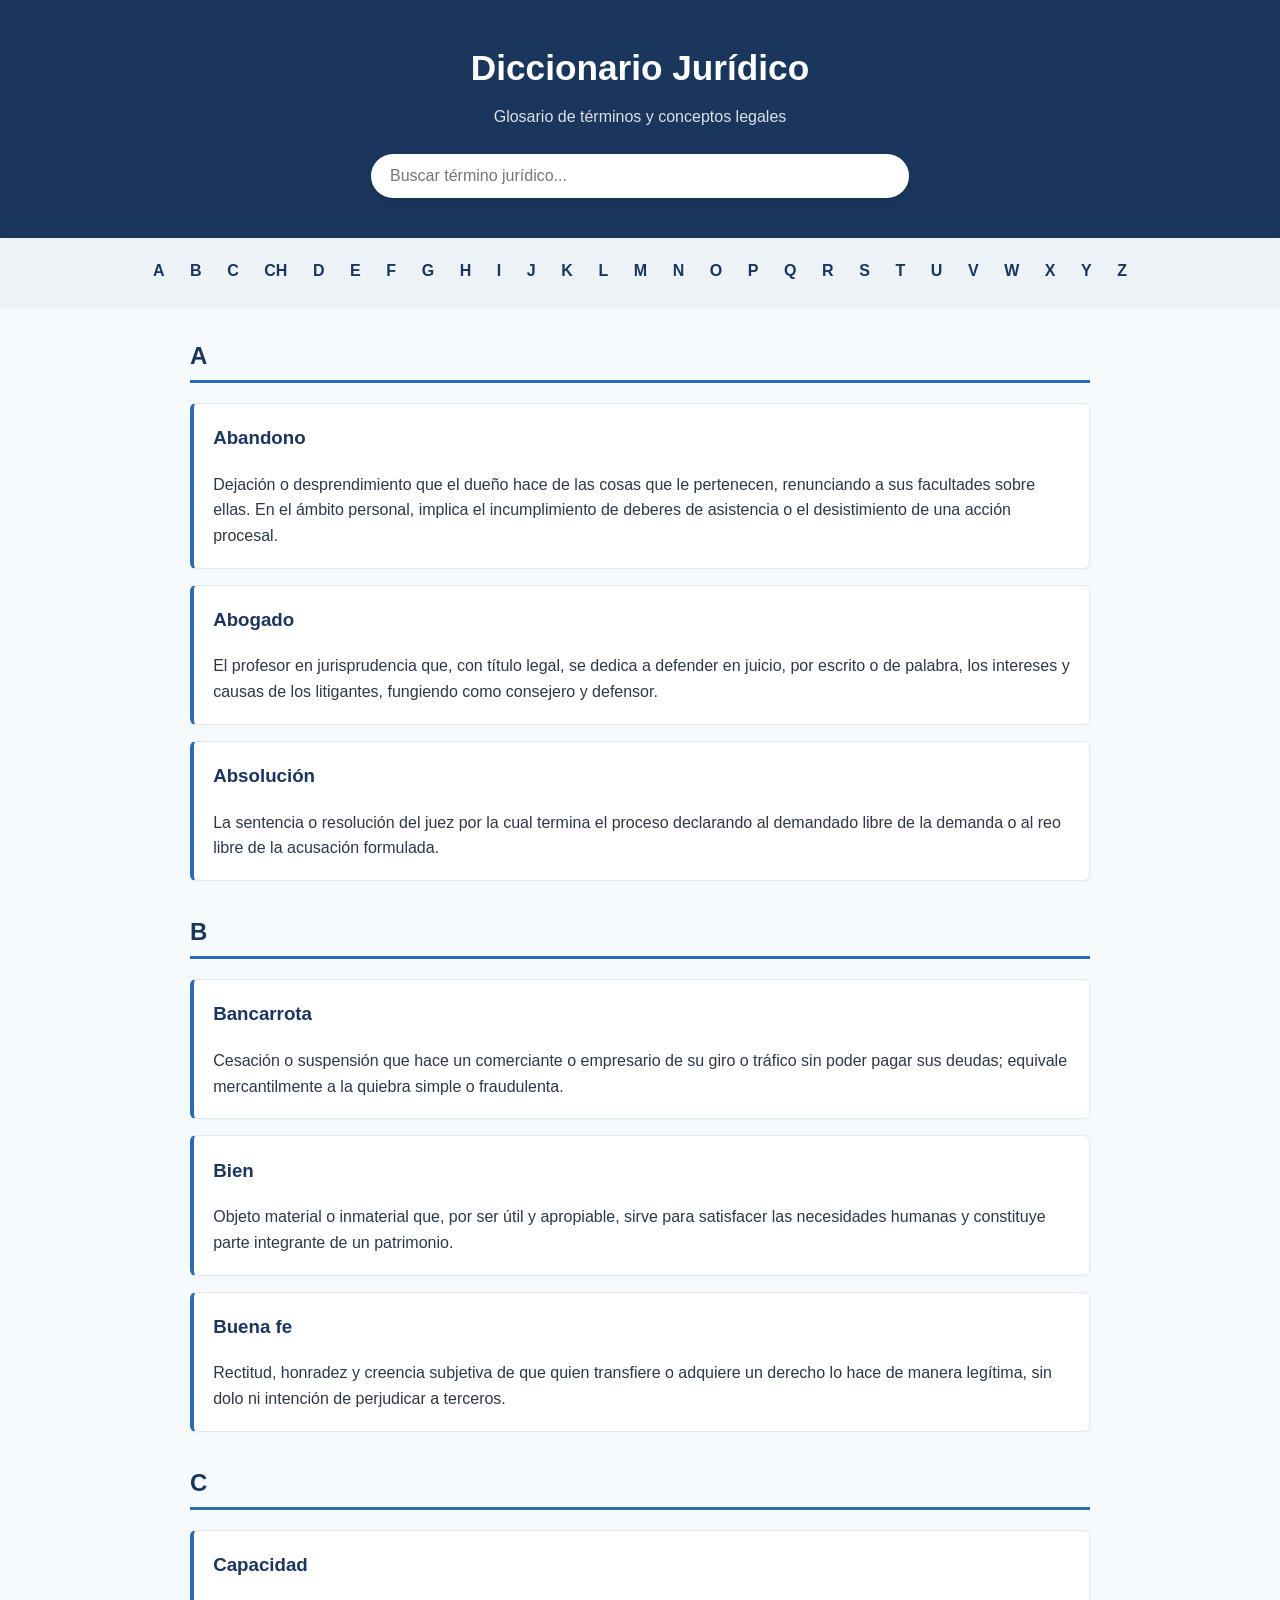
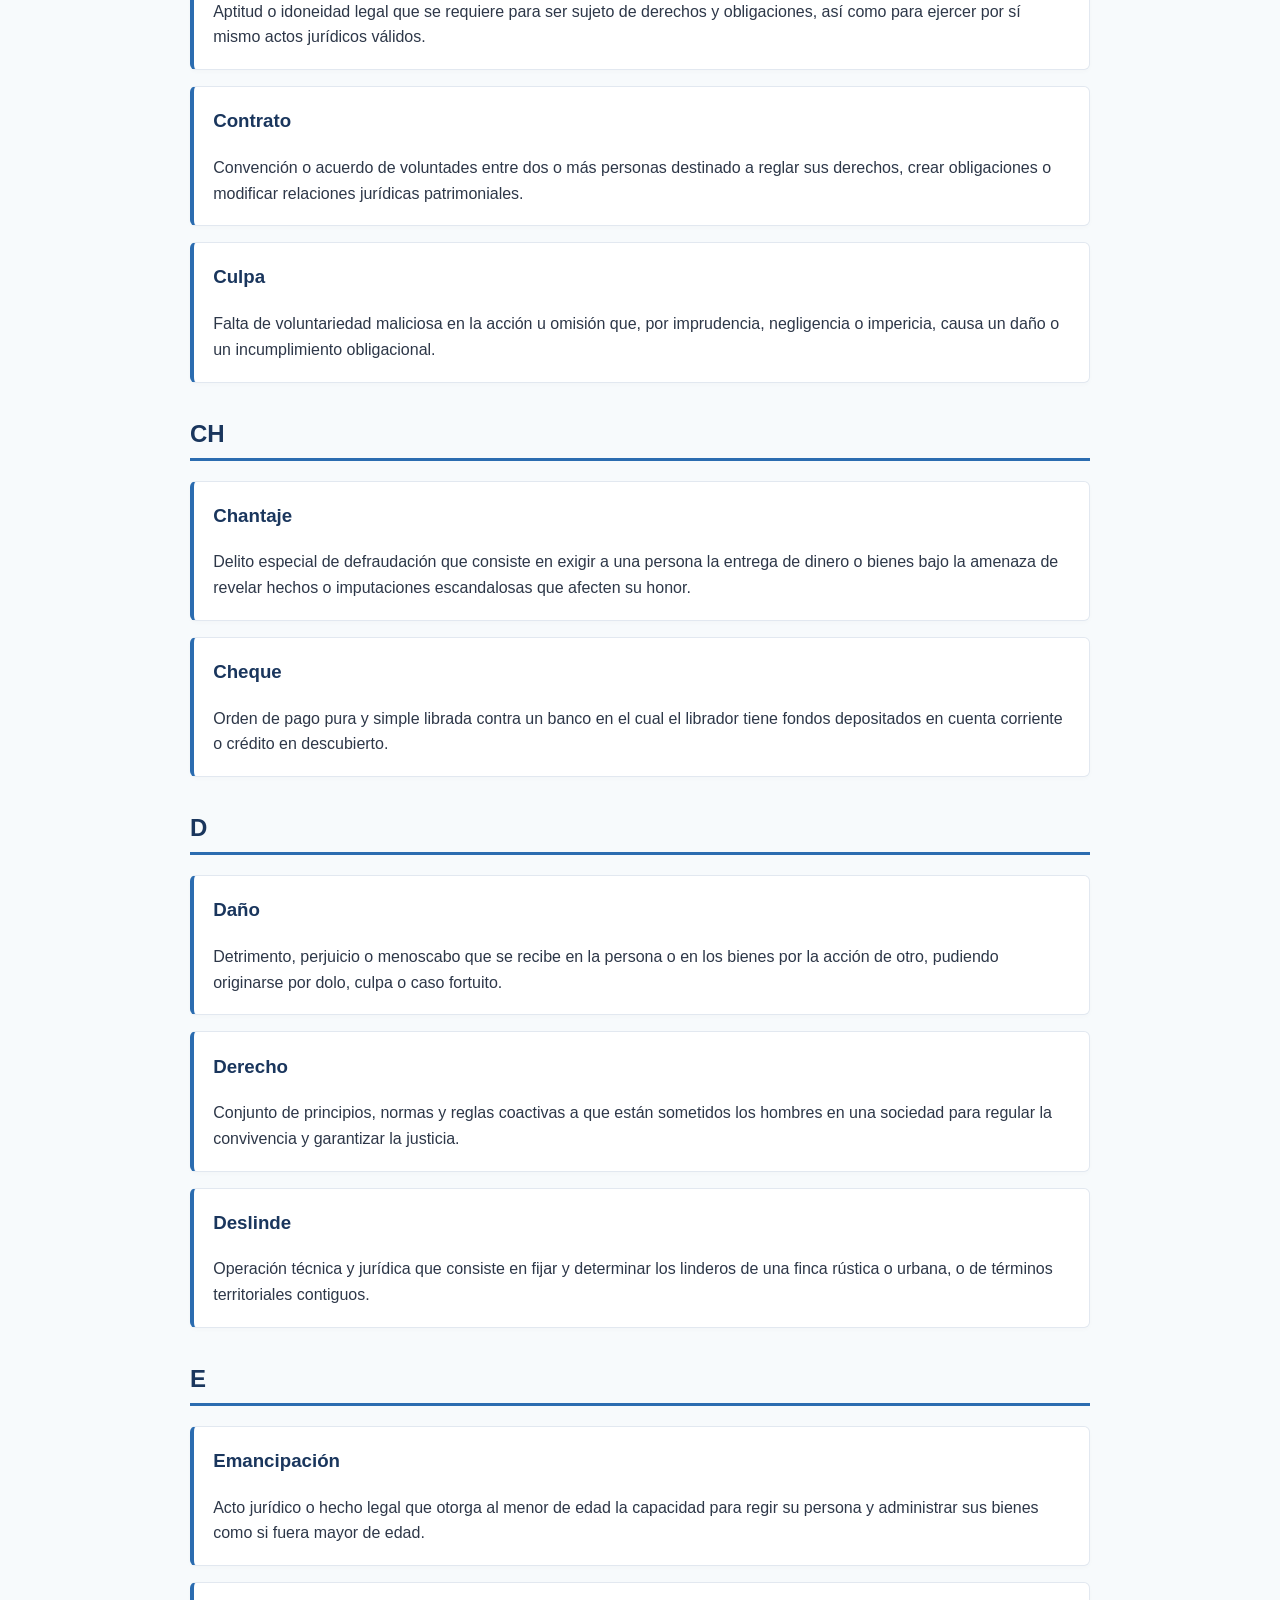
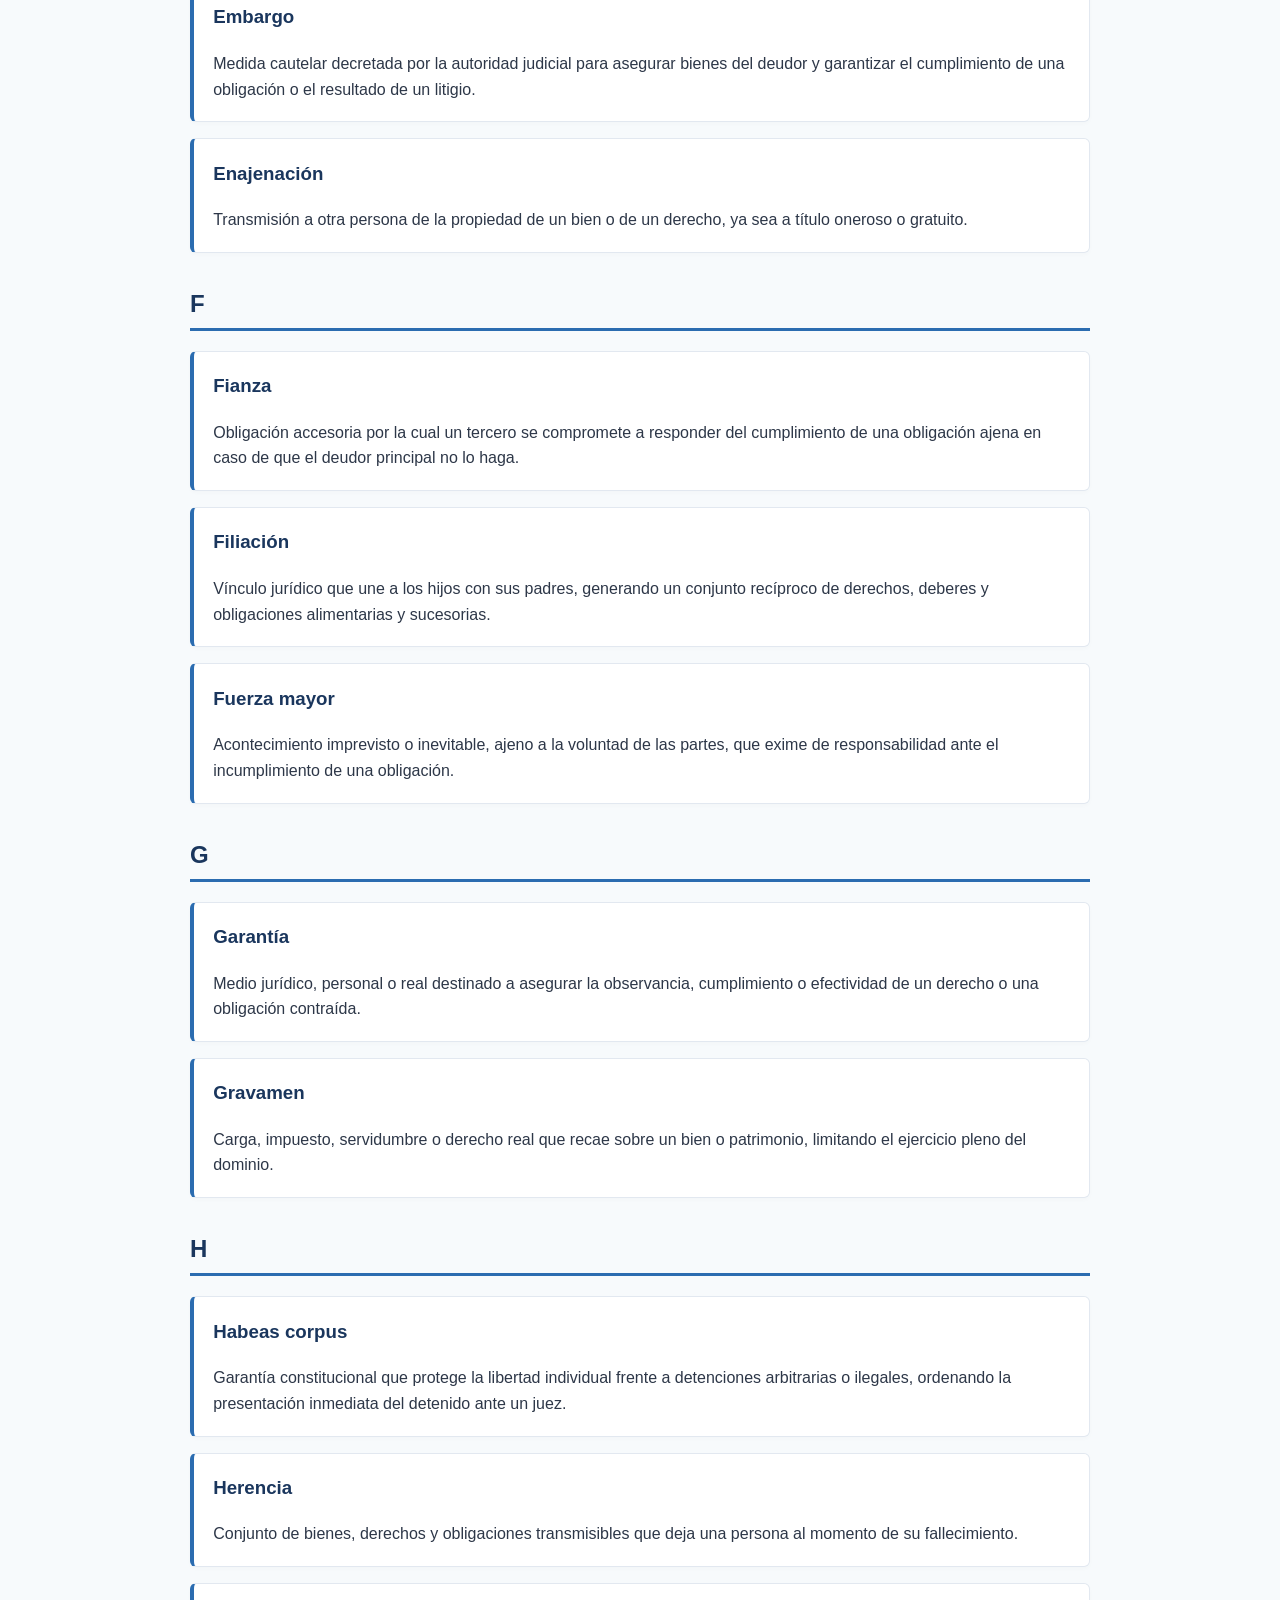
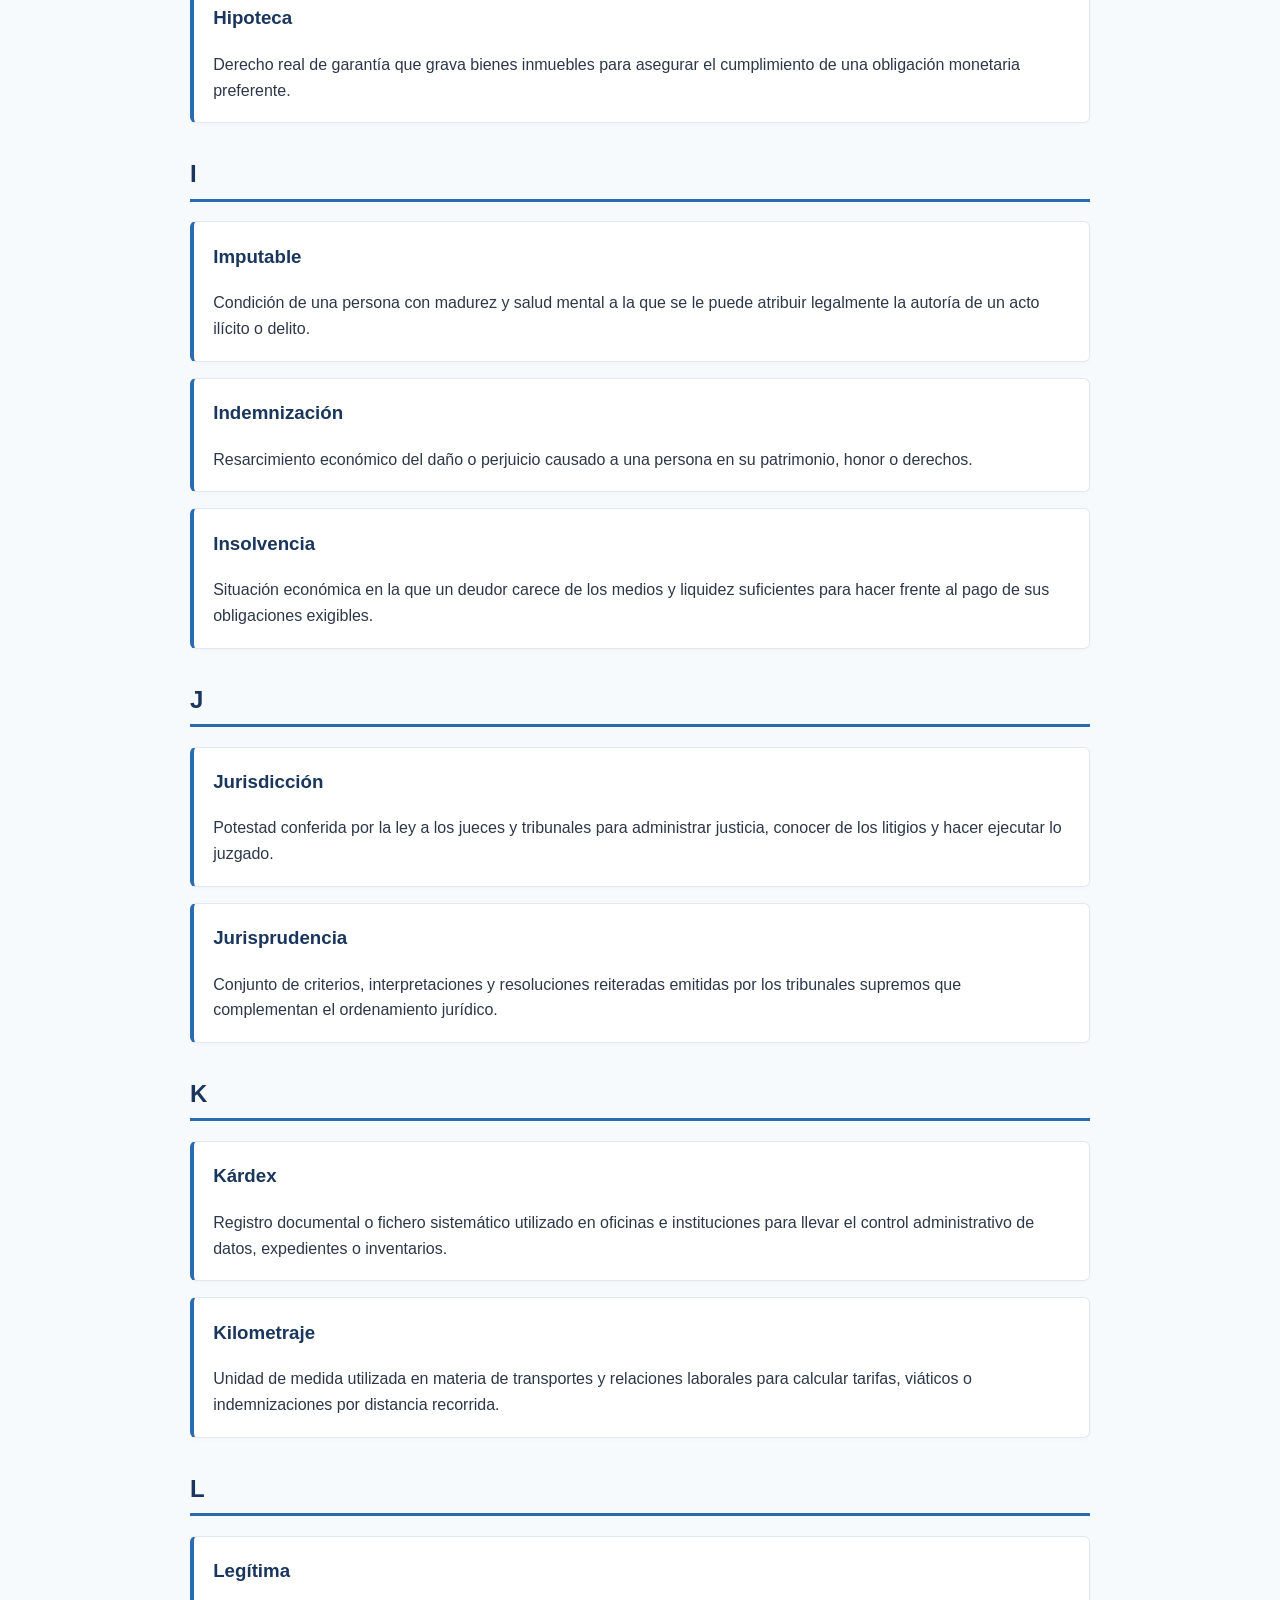
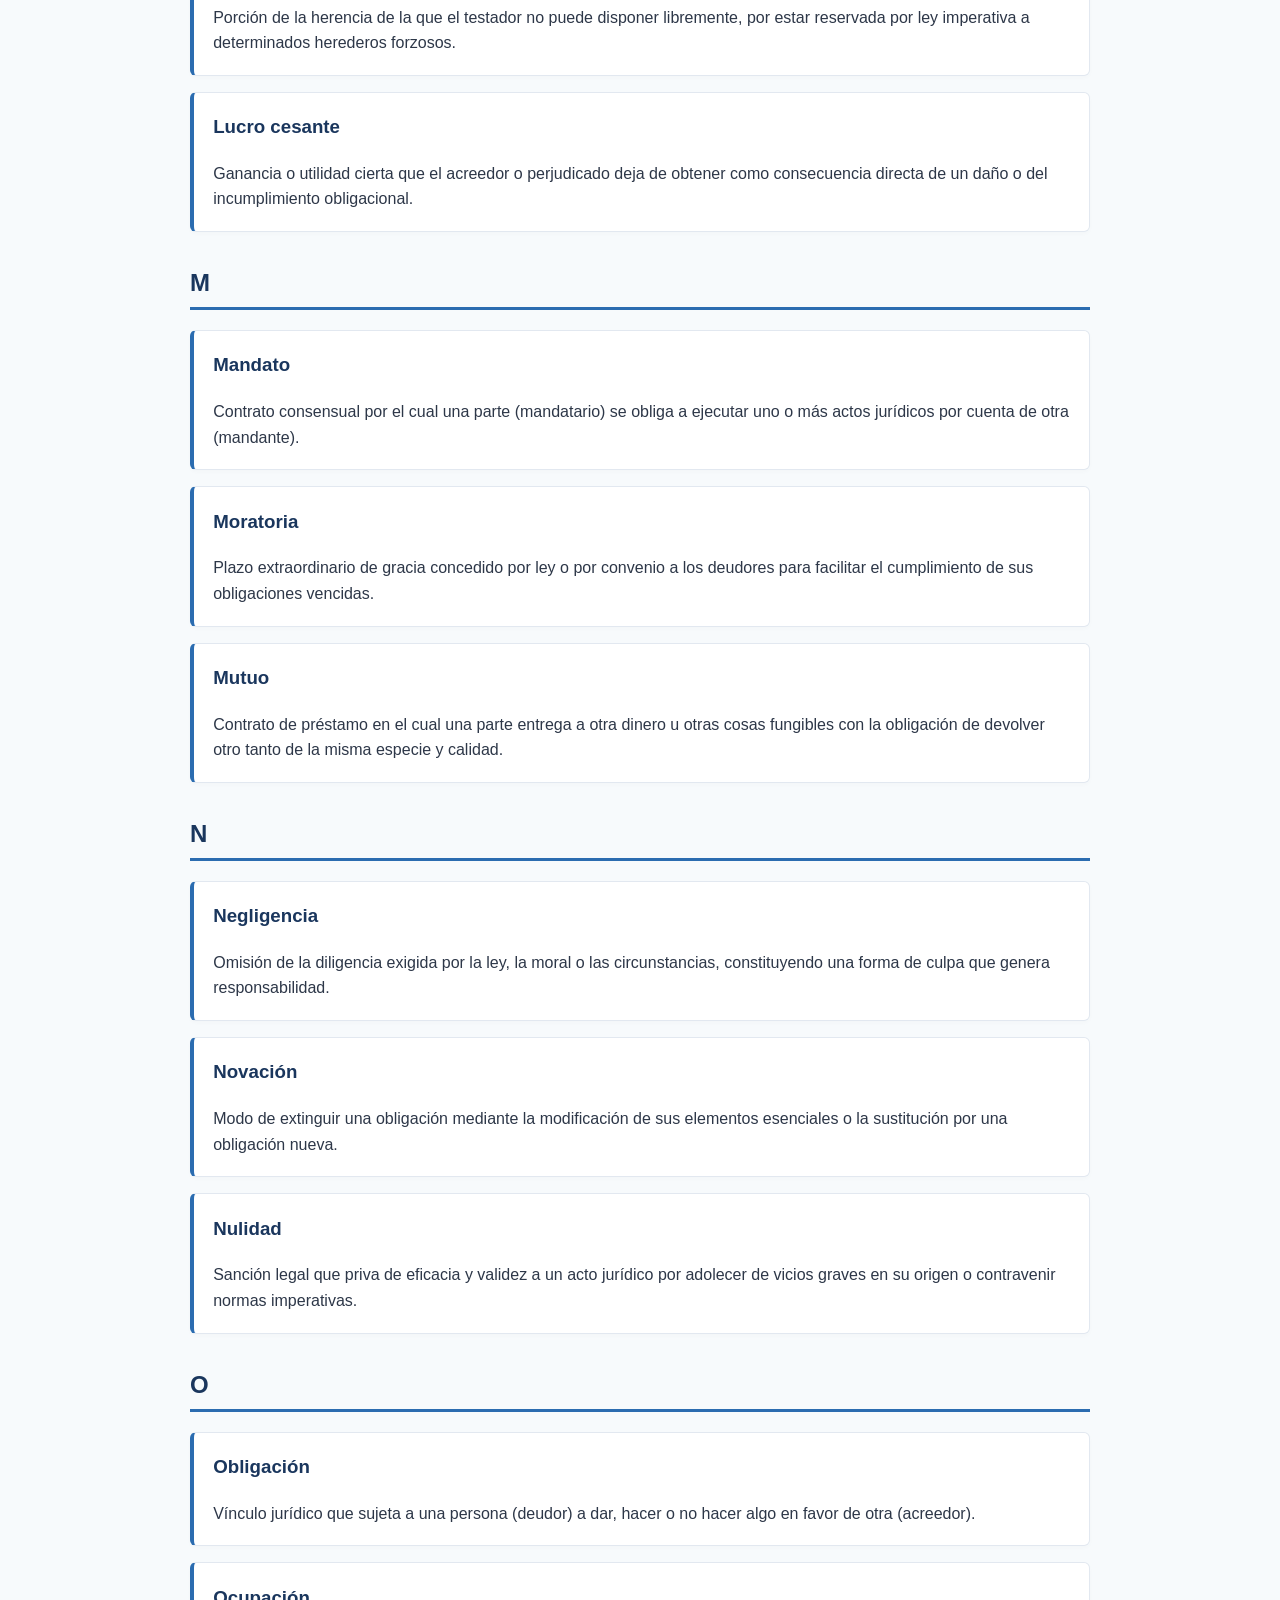
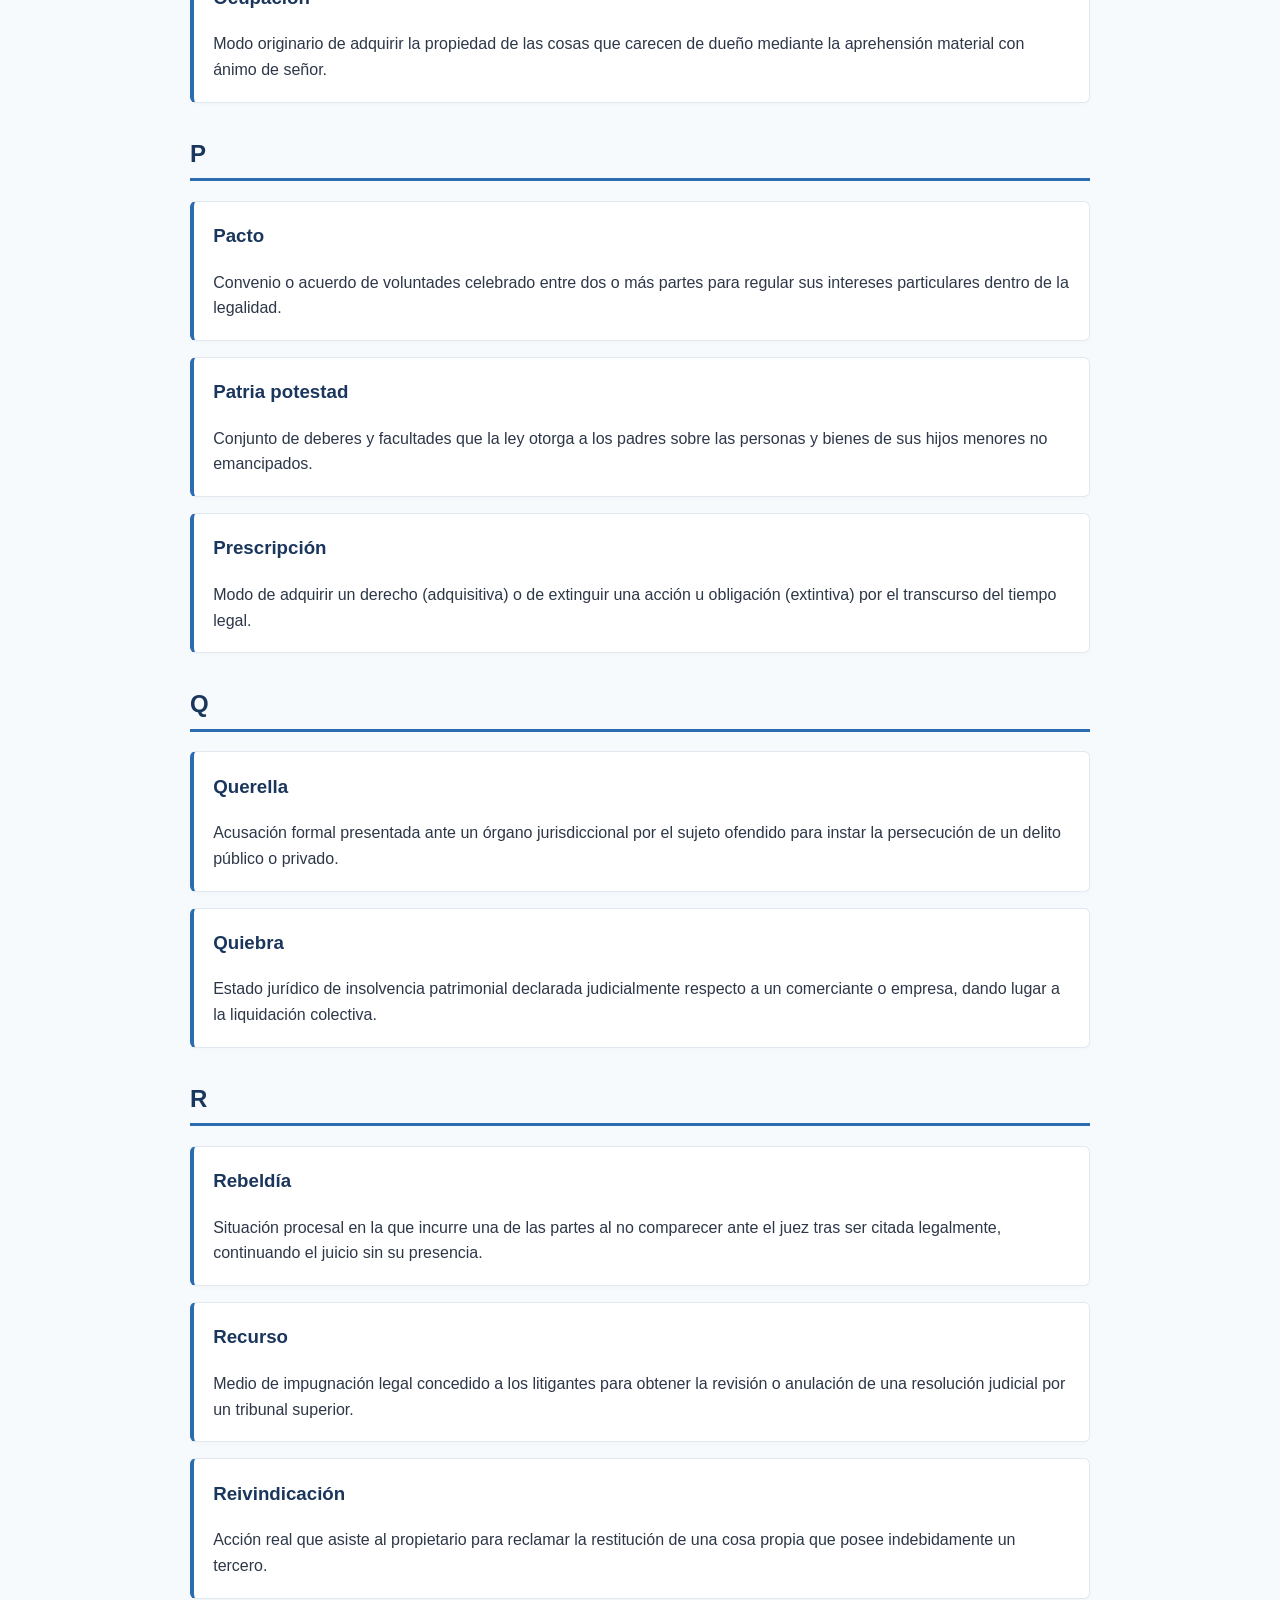
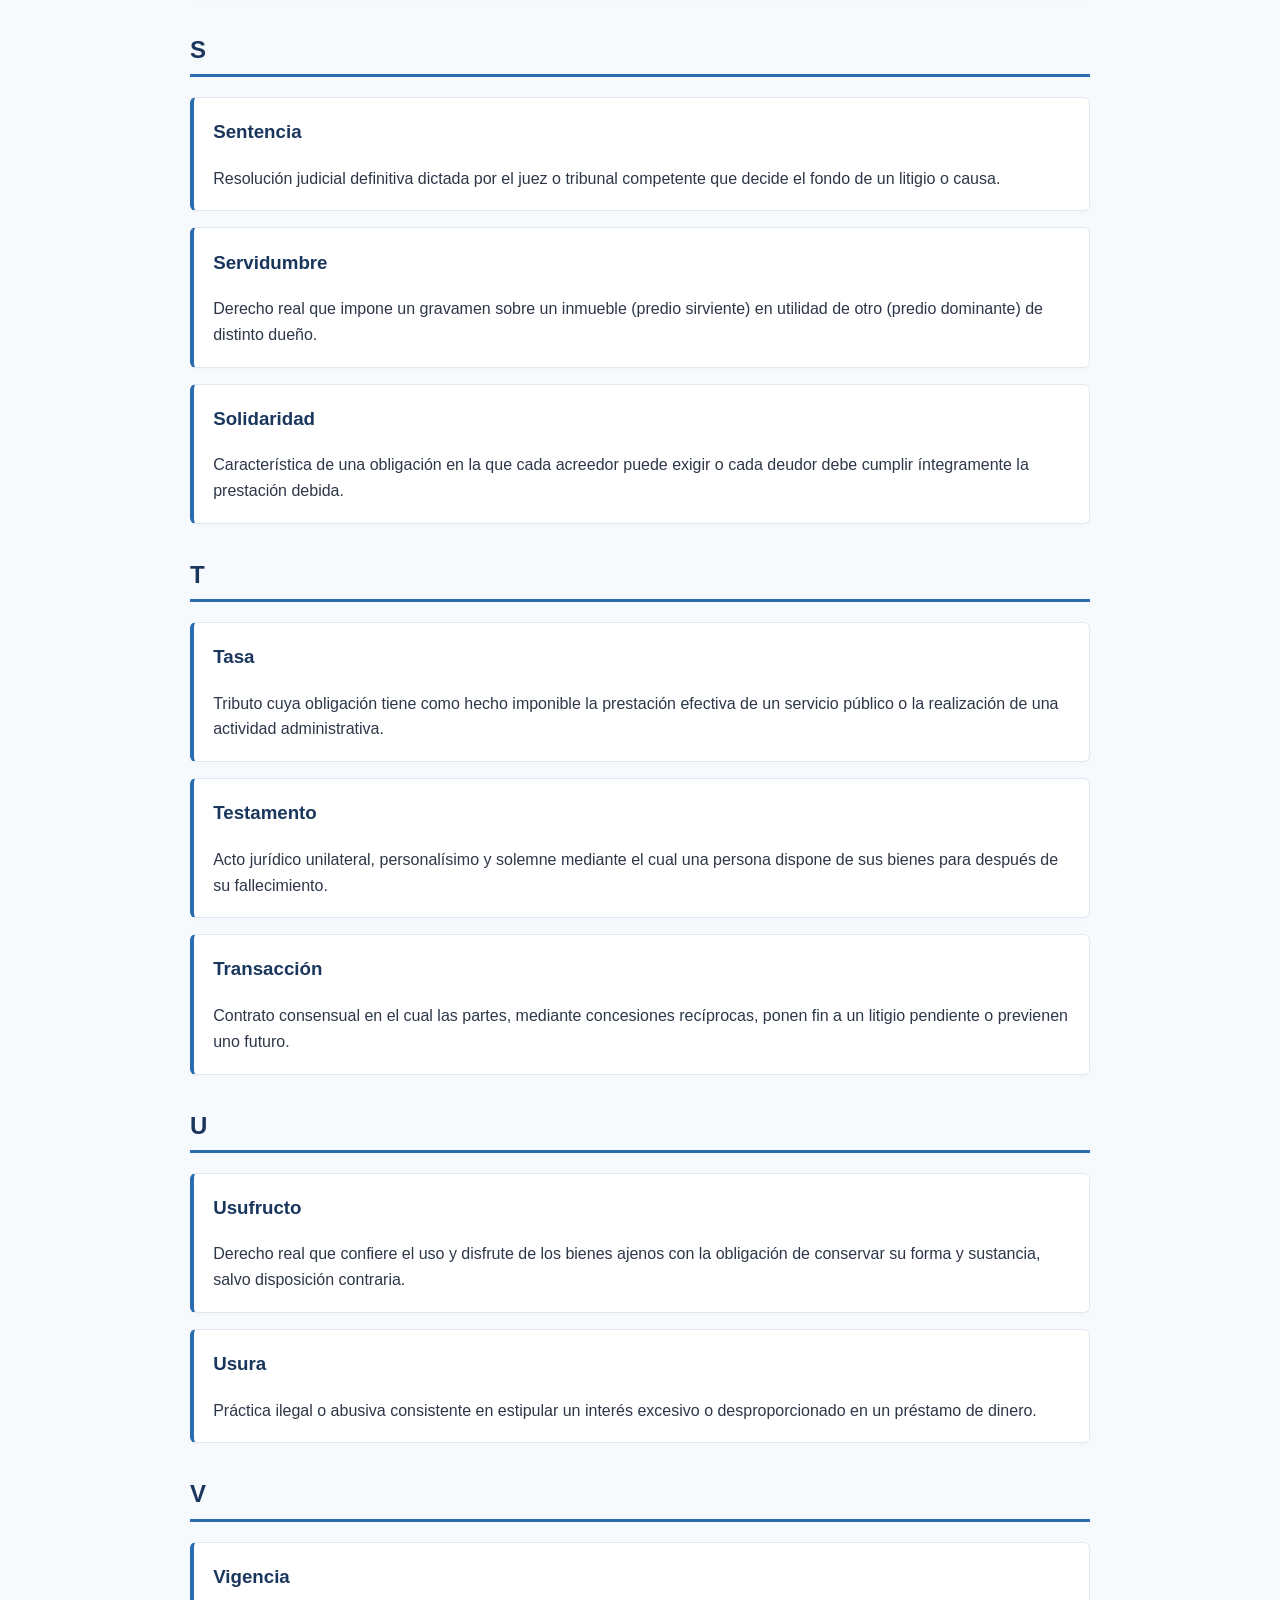
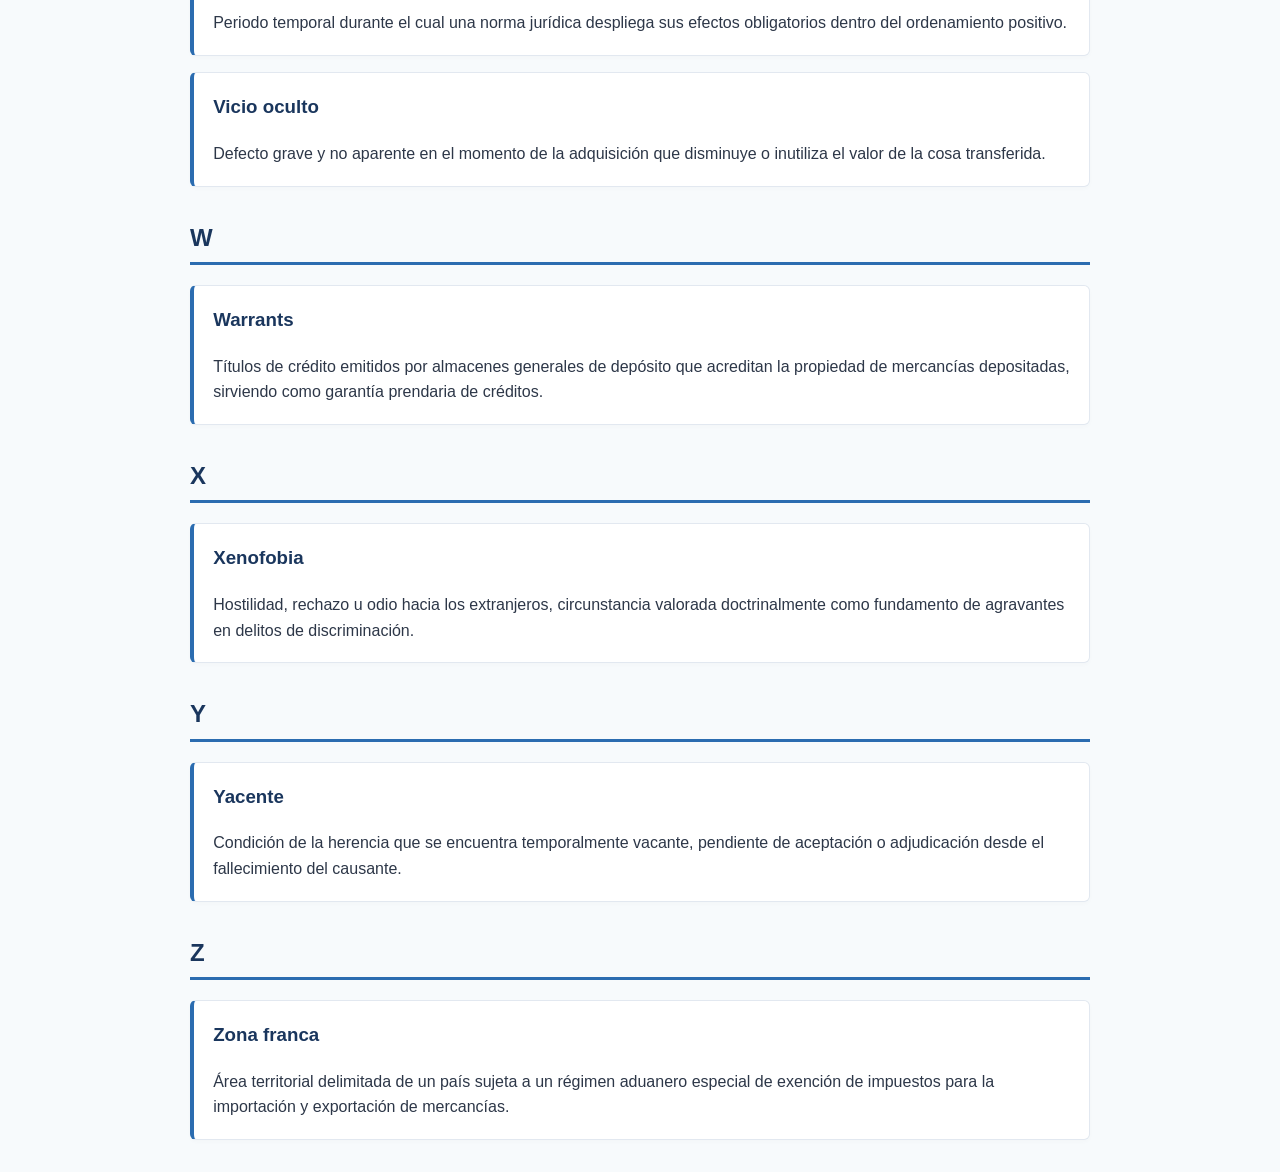
==== index.html @ f8ded61c "Add files via upload" ====
<!DOCTYPE html>
<html lang="es">
<head>
    <meta charset="UTF-8">
    <meta name="viewport" content="width=device-width, initial-scale=1.0">
    <title>Diccionario Jurídico Digital</title>
    <link rel="stylesheet" href="estilos.css">
</head>
<body>

    <header class="header">
        <h1>Diccionario Jurídico</h1>
        <p>Glosario de términos y conceptos legales</p>
        
        <div class="search-container">
            <input type="text" id="searchInput" onkeyup="buscarTermino()" placeholder="Buscar término jurídico...">
        </div>
    </header>

    <nav class="alphabet-nav">
        <a href="#A">A</a> <a href="#B">B</a> <a href="#C">C</a> <a href="#CH">CH</a>
        <a href="#D">D</a> <a href="#E">E</a> <a href="#F">F</a> <a href="#G">G</a>
        <a href="#H">H</a> <a href="#I">I</a> <a href="#J">J</a> <a href="#K">K</a>
        <a href="#L">L</a> <a href="#M">M</a> <a href="#N">N</a> <a href="#O">O</a>
        <a href="#P">P</a> <a href="#Q">Q</a> <a href="#R">R</a> <a href="#S">S</a>
        <a href="#T">T</a> <a href="#U">U</a> <a href="#V">V</a> <a href="#W">W</a>
        <a href="#X">X</a> <a href="#Y">Y</a> <a href="#Z">Z</a>
    </nav>

    <main class="container">
        
        <!-- SECCIÓN A -->
        <section id="A" class="letter-group">
            <h2 class="letter-title">A</h2>
            
            <article class="card">
                <h3>Abandono</h3>
                <p>Dejación o desprendimiento que el dueño hace de las cosas que le pertenecen, renunciando a sus facultades sobre ellas. En el ámbito personal, implica el incumplimiento de deberes de asistencia o el desistimiento de una acción procesal.</p>
            </article>

            <article class="card">
                <h3>Abogado</h3>
                <p>El profesor en jurisprudencia que, con título legal, se dedica a defender en juicio, por escrito o de palabra, los intereses y causas de los litigantes, fungiendo como consejero y defensor.</p>
            </article>

            <article class="card">
                <h3>Absolución</h3>
                <p>La sentencia o resolución del juez por la cual termina el proceso declarando al demandado libre de la demanda o al reo libre de la acusación formulada.</p>
            </article>
        </section>

        <!-- SECCIÓN B -->
        <section id="B" class="letter-group">
            <h2 class="letter-title">B</h2>
            
            <article class="card">
                <h3>Bancarrota</h3>
                <p>Cesación o suspensión que hace un comerciante o empresario de su giro o tráfico sin poder pagar sus deudas; equivale mercantilmente a la quiebra simple o fraudulenta.</p>
            </article>

            <article class="card">
                <h3>Bien</h3>
                <p>Objeto material o inmaterial que, por ser útil y apropiable, sirve para satisfacer las necesidades humanas y constituye parte integrante de un patrimonio.</p>
            </article>

            <article class="card">
                <h3>Buena fe</h3>
                <p>Rectitud, honradez y creencia subjetiva de que quien transfiere o adquiere un derecho lo hace de manera legítima, sin dolo ni intención de perjudicar a terceros.</p>
            </article>
        </section>

        <!-- SECCIÓN C -->
        <section id="C" class="letter-group">
            <h2 class="letter-title">C</h2>
            
            <article class="card">
                <h3>Capacidad</h3>
                <p>Aptitud o idoneidad legal que se requiere para ser sujeto de derechos y obligaciones, así como para ejercer por sí mismo actos jurídicos válidos.</p>
            </article>

            <article class="card">
                <h3>Contrato</h3>
                <p>Convención o acuerdo de voluntades entre dos o más personas destinado a reglar sus derechos, crear obligaciones o modificar relaciones jurídicas patrimoniales.</p>
            </article>

            <article class="card">
                <h3>Culpa</h3>
                <p>Falta de voluntariedad maliciosa en la acción u omisión que, por imprudencia, negligencia o impericia, causa un daño o un incumplimiento obligacional.</p>
            </article>
        </section>

        <!-- SECCIÓN CH -->
        <section id="CH" class="letter-group">
            <h2 class="letter-title">CH</h2>

            <article class="card">
                <h3>Chantaje</h3>
                <p>Delito especial de defraudación que consiste en exigir a una persona la entrega de dinero o bienes bajo la amenaza de revelar hechos o imputaciones escandalosas que afecten su honor.</p>
            </article>

            <article class="card">
                <h3>Cheque</h3>
                <p>Orden de pago pura y simple librada contra un banco en el cual el librador tiene fondos depositados en cuenta corriente o crédito en descubierto.</p>
            </article>

        </section>

        <!-- SECCIÓN D -->
        <section id="D" class="letter-group">
            <h2 class="letter-title">D</h2>

            <article class="card">
                <h3>Daño</h3>
                <p>Detrimento, perjuicio o menoscabo que se recibe en la persona o en los bienes por la acción de otro, pudiendo originarse por dolo, culpa o caso fortuito.</p>
            </article>

            <article class="card">
                <h3>Derecho</h3>
                <p>Conjunto de principios, normas y reglas coactivas a que están sometidos los hombres en una sociedad para regular la convivencia y garantizar la justicia.</p>
            </article>

            <article class="card">
                <h3>Deslinde</h3>
                <p>Operación técnica y jurídica que consiste en fijar y determinar los linderos de una finca rústica o urbana, o de términos territoriales contiguos.</p>
            </article>

        </section>

        <!-- SECCIÓN E -->
        <section id="E" class="letter-group">
            <h2 class="letter-title">E</h2>

            <article class="card">
                <h3>Emancipación</h3>
                <p>Acto jurídico o hecho legal que otorga al menor de edad la capacidad para regir su persona y administrar sus bienes como si fuera mayor de edad.</p>
            </article>

            <article class="card">
                <h3>Embargo</h3>
                <p>Medida cautelar decretada por la autoridad judicial para asegurar bienes del deudor y garantizar el cumplimiento de una obligación o el resultado de un litigio.</p>
            </article>

            <article class="card">
                <h3>Enajenación</h3>
                <p>Transmisión a otra persona de la propiedad de un bien o de un derecho, ya sea a título oneroso o gratuito.</p>
            </article>

        </section>

        <!-- SECCIÓN F -->
        <section id="F" class="letter-group">
            <h2 class="letter-title">F</h2>

            <article class="card">
                <h3>Fianza</h3>
                <p>Obligación accesoria por la cual un tercero se compromete a responder del cumplimiento de una obligación ajena en caso de que el deudor principal no lo haga.</p>
            </article>

            <article class="card">
                <h3>Filiación</h3>
                <p>Vínculo jurídico que une a los hijos con sus padres, generando un conjunto recíproco de derechos, deberes y obligaciones alimentarias y sucesorias.</p>
            </article>

            <article class="card">
                <h3>Fuerza mayor</h3>
                <p>Acontecimiento imprevisto o inevitable, ajeno a la voluntad de las partes, que exime de responsabilidad ante el incumplimiento de una obligación.</p>
            </article>

        </section>

        <!-- SECCIÓN G -->
        <section id="G" class="letter-group">
            <h2 class="letter-title">G</h2>

            <article class="card">
                <h3>Garantía</h3>
                <p>Medio jurídico, personal o real destinado a asegurar la observancia, cumplimiento o efectividad de un derecho o una obligación contraída.</p>
            </article>

            <article class="card">
                <h3>Gravamen</h3>
                <p>Carga, impuesto, servidumbre o derecho real que recae sobre un bien o patrimonio, limitando el ejercicio pleno del dominio.</p>
            </article>

        </section>

        <!-- SECCIÓN H -->
        <section id="H" class="letter-group">
            <h2 class="letter-title">H</h2>

            <article class="card">
                <h3>Habeas corpus</h3>
                <p>Garantía constitucional que protege la libertad individual frente a detenciones arbitrarias o ilegales, ordenando la presentación inmediata del detenido ante un juez.</p>
            </article>

            <article class="card">
                <h3>Herencia</h3>
                <p>Conjunto de bienes, derechos y obligaciones transmisibles que deja una persona al momento de su fallecimiento.</p>
            </article>

            <article class="card">
                <h3>Hipoteca</h3>
                <p>Derecho real de garantía que grava bienes inmuebles para asegurar el cumplimiento de una obligación monetaria preferente.</p>
            </article>

        </section>

        <!-- SECCIÓN I -->
        <section id="I" class="letter-group">
            <h2 class="letter-title">I</h2>

            <article class="card">
                <h3>Imputable</h3>
                <p>Condición de una persona con madurez y salud mental a la que se le puede atribuir legalmente la autoría de un acto ilícito o delito.</p>
            </article>

            <article class="card">
                <h3>Indemnización</h3>
                <p>Resarcimiento económico del daño o perjuicio causado a una persona en su patrimonio, honor o derechos.</p>
            </article>

            <article class="card">
                <h3>Insolvencia</h3>
                <p>Situación económica en la que un deudor carece de los medios y liquidez suficientes para hacer frente al pago de sus obligaciones exigibles.</p>
            </article>

        </section>

        <!-- SECCIÓN J -->
        <section id="J" class="letter-group">
            <h2 class="letter-title">J</h2>

            <article class="card">
                <h3>Jurisdicción</h3>
                <p>Potestad conferida por la ley a los jueces y tribunales para administrar justicia, conocer de los litigios y hacer ejecutar lo juzgado.</p>
            </article>

            <article class="card">
                <h3>Jurisprudencia</h3>
                <p>Conjunto de criterios, interpretaciones y resoluciones reiteradas emitidas por los tribunales supremos que complementan el ordenamiento jurídico.</p>
            </article>

        </section>

        <!-- SECCIÓN K -->
        <section id="K" class="letter-group">
            <h2 class="letter-title">K</h2>

            <article class="card">
                <h3>Kárdex</h3>
                <p>Registro documental o fichero sistemático utilizado en oficinas e instituciones para llevar el control administrativo de datos, expedientes o inventarios.</p>
            </article>

            <article class="card">
                <h3>Kilometraje</h3>
                <p>Unidad de medida utilizada en materia de transportes y relaciones laborales para calcular tarifas, viáticos o indemnizaciones por distancia recorrida.</p>
            </article>

        </section>

        <!-- SECCIÓN L -->
        <section id="L" class="letter-group">
            <h2 class="letter-title">L</h2>

            <article class="card">
                <h3>Legítima</h3>
                <p>Porción de la herencia de la que el testador no puede disponer libremente, por estar reservada por ley imperativa a determinados herederos forzosos.</p>
            </article>

            <article class="card">
                <h3>Lucro cesante</h3>
                <p>Ganancia o utilidad cierta que el acreedor o perjudicado deja de obtener como consecuencia directa de un daño o del incumplimiento obligacional.</p>
            </article>

        </section>

        <!-- SECCIÓN M -->
        <section id="M" class="letter-group">
            <h2 class="letter-title">M</h2>

            <article class="card">
                <h3>Mandato</h3>
                <p>Contrato consensual por el cual una parte (mandatario) se obliga a ejecutar uno o más actos jurídicos por cuenta de otra (mandante).</p>
            </article>

            <article class="card">
                <h3>Moratoria</h3>
                <p>Plazo extraordinario de gracia concedido por ley o por convenio a los deudores para facilitar el cumplimiento de sus obligaciones vencidas.</p>
            </article>

            <article class="card">
                <h3>Mutuo</h3>
                <p>Contrato de préstamo en el cual una parte entrega a otra dinero u otras cosas fungibles con la obligación de devolver otro tanto de la misma especie y calidad.</p>
            </article>

        </section>

        <!-- SECCIÓN N -->
        <section id="N" class="letter-group">
            <h2 class="letter-title">N</h2>

            <article class="card">
                <h3>Negligencia</h3>
                <p>Omisión de la diligencia exigida por la ley, la moral o las circunstancias, constituyendo una forma de culpa que genera responsabilidad.</p>
            </article>

            <article class="card">
                <h3>Novación</h3>
                <p>Modo de extinguir una obligación mediante la modificación de sus elementos esenciales o la sustitución por una obligación nueva.</p>
            </article>

            <article class="card">
                <h3>Nulidad</h3>
                <p>Sanción legal que priva de eficacia y validez a un acto jurídico por adolecer de vicios graves en su origen o contravenir normas imperativas.</p>
            </article>

        </section>

        <!-- SECCIÓN O -->
        <section id="O" class="letter-group">
            <h2 class="letter-title">O</h2>

            <article class="card">
                <h3>Obligación</h3>
                <p>Vínculo jurídico que sujeta a una persona (deudor) a dar, hacer o no hacer algo en favor de otra (acreedor).</p>
            </article>

            <article class="card">
                <h3>Ocupación</h3>
                <p>Modo originario de adquirir la propiedad de las cosas que carecen de dueño mediante la aprehensión material con ánimo de señor.</p>
            </article>

        </section>

        <!-- SECCIÓN P -->
        <section id="P" class="letter-group">
            <h2 class="letter-title">P</h2>

            <article class="card">
                <h3>Pacto</h3>
                <p>Convenio o acuerdo de voluntades celebrado entre dos o más partes para regular sus intereses particulares dentro de la legalidad.</p>
            </article>

            <article class="card">
                <h3>Patria potestad</h3>
                <p>Conjunto de deberes y facultades que la ley otorga a los padres sobre las personas y bienes de sus hijos menores no emancipados.</p>
            </article>

            <article class="card">
                <h3>Prescripción</h3>
                <p>Modo de adquirir un derecho (adquisitiva) o de extinguir una acción u obligación (extintiva) por el transcurso del tiempo legal.</p>
            </article>

        </section>

        <!-- SECCIÓN Q -->
        <section id="Q" class="letter-group">
            <h2 class="letter-title">Q</h2>

            <article class="card">
                <h3>Querella</h3>
                <p>Acusación formal presentada ante un órgano jurisdiccional por el sujeto ofendido para instar la persecución de un delito público o privado.</p>
            </article>

            <article class="card">
                <h3>Quiebra</h3>
                <p>Estado jurídico de insolvencia patrimonial declarada judicialmente respecto a un comerciante o empresa, dando lugar a la liquidación colectiva.</p>
            </article>

        </section>

        <!-- SECCIÓN R -->
        <section id="R" class="letter-group">
            <h2 class="letter-title">R</h2>

            <article class="card">
                <h3>Rebeldía</h3>
                <p>Situación procesal en la que incurre una de las partes al no comparecer ante el juez tras ser citada legalmente, continuando el juicio sin su presencia.</p>
            </article>

            <article class="card">
                <h3>Recurso</h3>
                <p>Medio de impugnación legal concedido a los litigantes para obtener la revisión o anulación de una resolución judicial por un tribunal superior.</p>
            </article>

            <article class="card">
                <h3>Reivindicación</h3>
                <p>Acción real que asiste al propietario para reclamar la restitución de una cosa propia que posee indebidamente un tercero.</p>
            </article>

        </section>

        <!-- SECCIÓN S -->
        <section id="S" class="letter-group">
            <h2 class="letter-title">S</h2>

            <article class="card">
                <h3>Sentencia</h3>
                <p>Resolución judicial definitiva dictada por el juez o tribunal competente que decide el fondo de un litigio o causa.</p>
            </article>

            <article class="card">
                <h3>Servidumbre</h3>
                <p>Derecho real que impone un gravamen sobre un inmueble (predio sirviente) en utilidad de otro (predio dominante) de distinto dueño.</p>
            </article>

            <article class="card">
                <h3>Solidaridad</h3>
                <p>Característica de una obligación en la que cada acreedor puede exigir o cada deudor debe cumplir íntegramente la prestación debida.</p>
            </article>

        </section>

        <!-- SECCIÓN T -->
        <section id="T" class="letter-group">
            <h2 class="letter-title">T</h2>

            <article class="card">
                <h3>Tasa</h3>
                <p>Tributo cuya obligación tiene como hecho imponible la prestación efectiva de un servicio público o la realización de una actividad administrativa.</p>
            </article>

            <article class="card">
                <h3>Testamento</h3>
                <p>Acto jurídico unilateral, personalísimo y solemne mediante el cual una persona dispone de sus bienes para después de su fallecimiento.</p>
            </article>

            <article class="card">
                <h3>Transacción</h3>
                <p>Contrato consensual en el cual las partes, mediante concesiones recíprocas, ponen fin a un litigio pendiente o previenen uno futuro.</p>
            </article>

        </section>

        <!-- SECCIÓN U -->
        <section id="U" class="letter-group">
            <h2 class="letter-title">U</h2>

            <article class="card">
                <h3>Usufructo</h3>
                <p>Derecho real que confiere el uso y disfrute de los bienes ajenos con la obligación de conservar su forma y sustancia, salvo disposición contraria.</p>
            </article>

            <article class="card">
                <h3>Usura</h3>
                <p>Práctica ilegal o abusiva consistente en estipular un interés excesivo o desproporcionado en un préstamo de dinero.</p>
            </article>

        </section>

        <!-- SECCIÓN V -->
        <section id="V" class="letter-group">
            <h2 class="letter-title">V</h2>

            <article class="card">
                <h3>Vigencia</h3>
                <p>Periodo temporal durante el cual una norma jurídica despliega sus efectos obligatorios dentro del ordenamiento positivo.</p>
            </article>

            <article class="card">
                <h3>Vicio oculto</h3>
                <p>Defecto grave y no aparente en el momento de la adquisición que disminuye o inutiliza el valor de la cosa transferida.</p>
            </article>

        </section>

        <!-- SECCIÓN W -->
        <section id="W" class="letter-group">
            <h2 class="letter-title">W</h2>

            <article class="card">
                <h3>Warrants</h3>
                <p>Títulos de crédito emitidos por almacenes generales de depósito que acreditan la propiedad de mercancías depositadas, sirviendo como garantía prendaria de créditos.</p>
            </article>

        </section>

        <!-- SECCIÓN X -->
        <section id="X" class="letter-group">
            <h2 class="letter-title">X</h2>

            <article class="card">
                <h3>Xenofobia</h3>
                <p>Hostilidad, rechazo u odio hacia los extranjeros, circunstancia valorada doctrinalmente como fundamento de agravantes en delitos de discriminación.</p>
            </article>

        </section>

        <!-- SECCIÓN Y -->
        <section id="Y" class="letter-group">
            <h2 class="letter-title">Y</h2>

            <article class="card">
                <h3>Yacente</h3>
                <p>Condición de la herencia que se encuentra temporalmente vacante, pendiente de aceptación o adjudicación desde el fallecimiento del causante.</p>
            </article>

        </section>

        <!-- SECCIÓN Z -->
        <section id="Z" class="letter-group">
            <h2 class="letter-title">Z</h2>

            <article class="card">
                <h3>Zona franca</h3>
                <p>Área territorial delimitada de un país sujeta a un régimen aduanero especial de exención de impuestos para la importación y exportación de mercancías.</p>
            </article>

        </section>

    </main>

    <script>
        function buscarTermino() {
            let input = document.getElementById('searchInput').value.toLowerCase();
            let cards = document.getElementsByClassName('card');
            
            for (let i = 0; i < cards.length; i++) {
                let title = cards[i].getElementsByTagName('h3')[0].innerText.toLowerCase();
                let text = cards[i].getElementsByTagName('p')[0].innerText.toLowerCase();
                
                if (title.includes(input) || text.includes(input)) {
                    cards[i].style.display = "";
                } else {
                    cards[i].style.display = "none";
                }
            }
        }
    </script>
</body>
</html>
---- estilos.css ----
:root {
    --primary-color: #1a365d;
    --accent-color: #2b6cb0;
    --bg-color: #f7fafc;
    --card-bg: #ffffff;
    --text-color: #2d3748;
    --border-color: #e2e8f0;
}

body {
    font-family: 'Segoe UI', Tahoma, Geneva, Verdana, sans-serif;
    background-color: var(--bg-color);
    color: var(--text-color);
    margin: 0;
    padding: 0;
    line-height: 1.6;
}

.header {
    background-color: var(--primary-color);
    color: white;
    text-align: center;
    padding: 2.5rem 1rem;
}

.header h1 {
    margin: 0;
    font-size: 2.2rem;
}

.header p {
    margin-top: 0.5rem;
    opacity: 0.85;
}

.search-container {
    margin-top: 1.5rem;
}

#searchInput {
    width: 80%;
    max-width: 500px;
    padding: 0.8rem 1.2rem;
    font-size: 1rem;
    border: none;
    border-radius: 25px;
    outline: none;
    box-shadow: 0 4px 6px rgba(0,0,0,0.1);
}

.alphabet-nav {
    display: flex;
    flex-wrap: wrap;
    justify-content: center;
    background-color: #edf2f7;
    padding: 0.8rem;
    position: sticky;
    top: 0;
    z-index: 100;
    box-shadow: 0 2px 4px rgba(0,0,0,0.05);
}

.alphabet-nav a {
    color: var(--primary-color);
    text-decoration: none;
    font-weight: bold;
    padding: 0.3rem 0.6rem;
    margin: 0.2rem;
    border-radius: 4px;
    transition: background 0.2s;
}

.alphabet-nav a:hover {
    background-color: var(--accent-color);
    color: white;
}

.container {
    max-width: 900px;
    margin: 2rem auto;
    padding: 0 1rem;
}

.letter-title {
    color: var(--primary-color);
    border-bottom: 3px solid var(--accent-color);
    padding-bottom: 0.3rem;
    margin-top: 2rem;
}

.card {
    background: var(--card-bg);
    border: 1px solid var(--border-color);
    border-left: 4px solid var(--accent-color);
    border-radius: 6px;
    padding: 1.2rem;
    margin-bottom: 1rem;
    box-shadow: 0 2px 4px rgba(0,0,0,0.02);
}

.card h3 {
    margin-top: 0;
    color: var(--primary-color);
}

.card p {
    margin-bottom: 0;
}
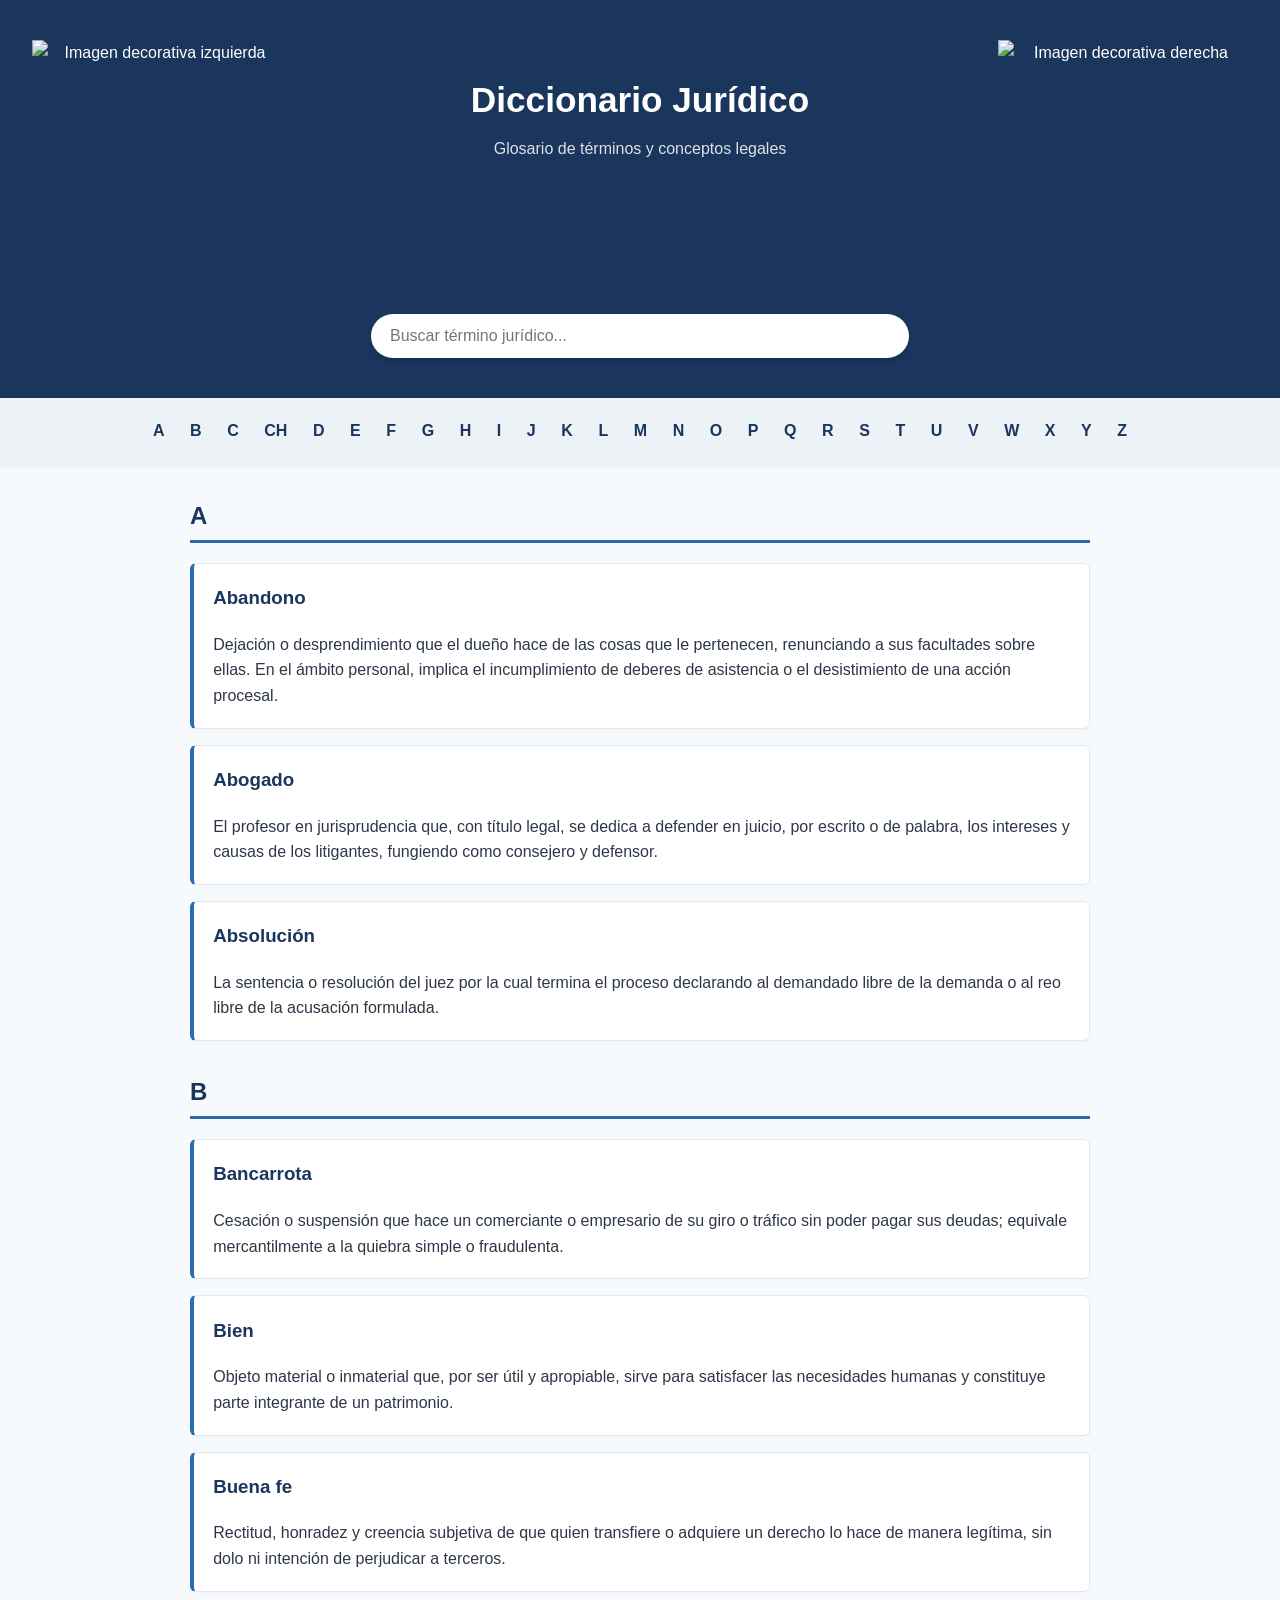
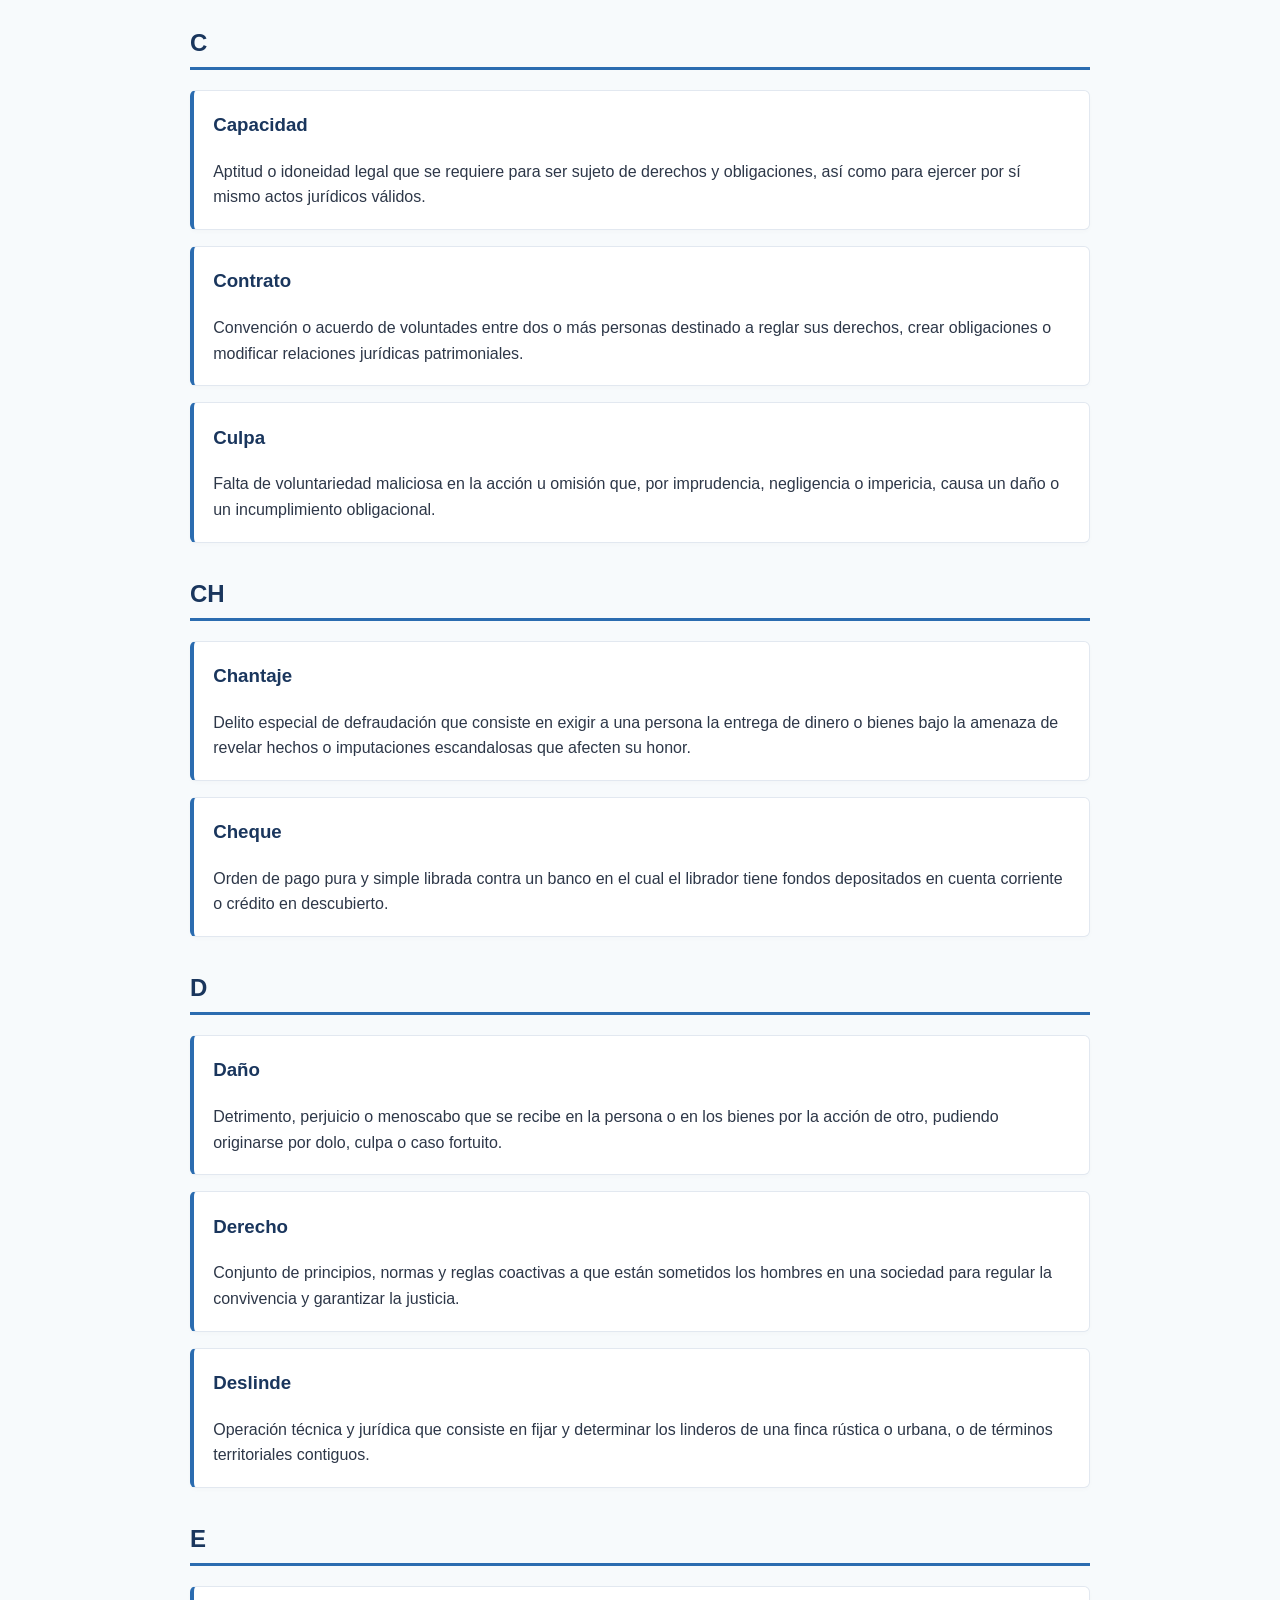
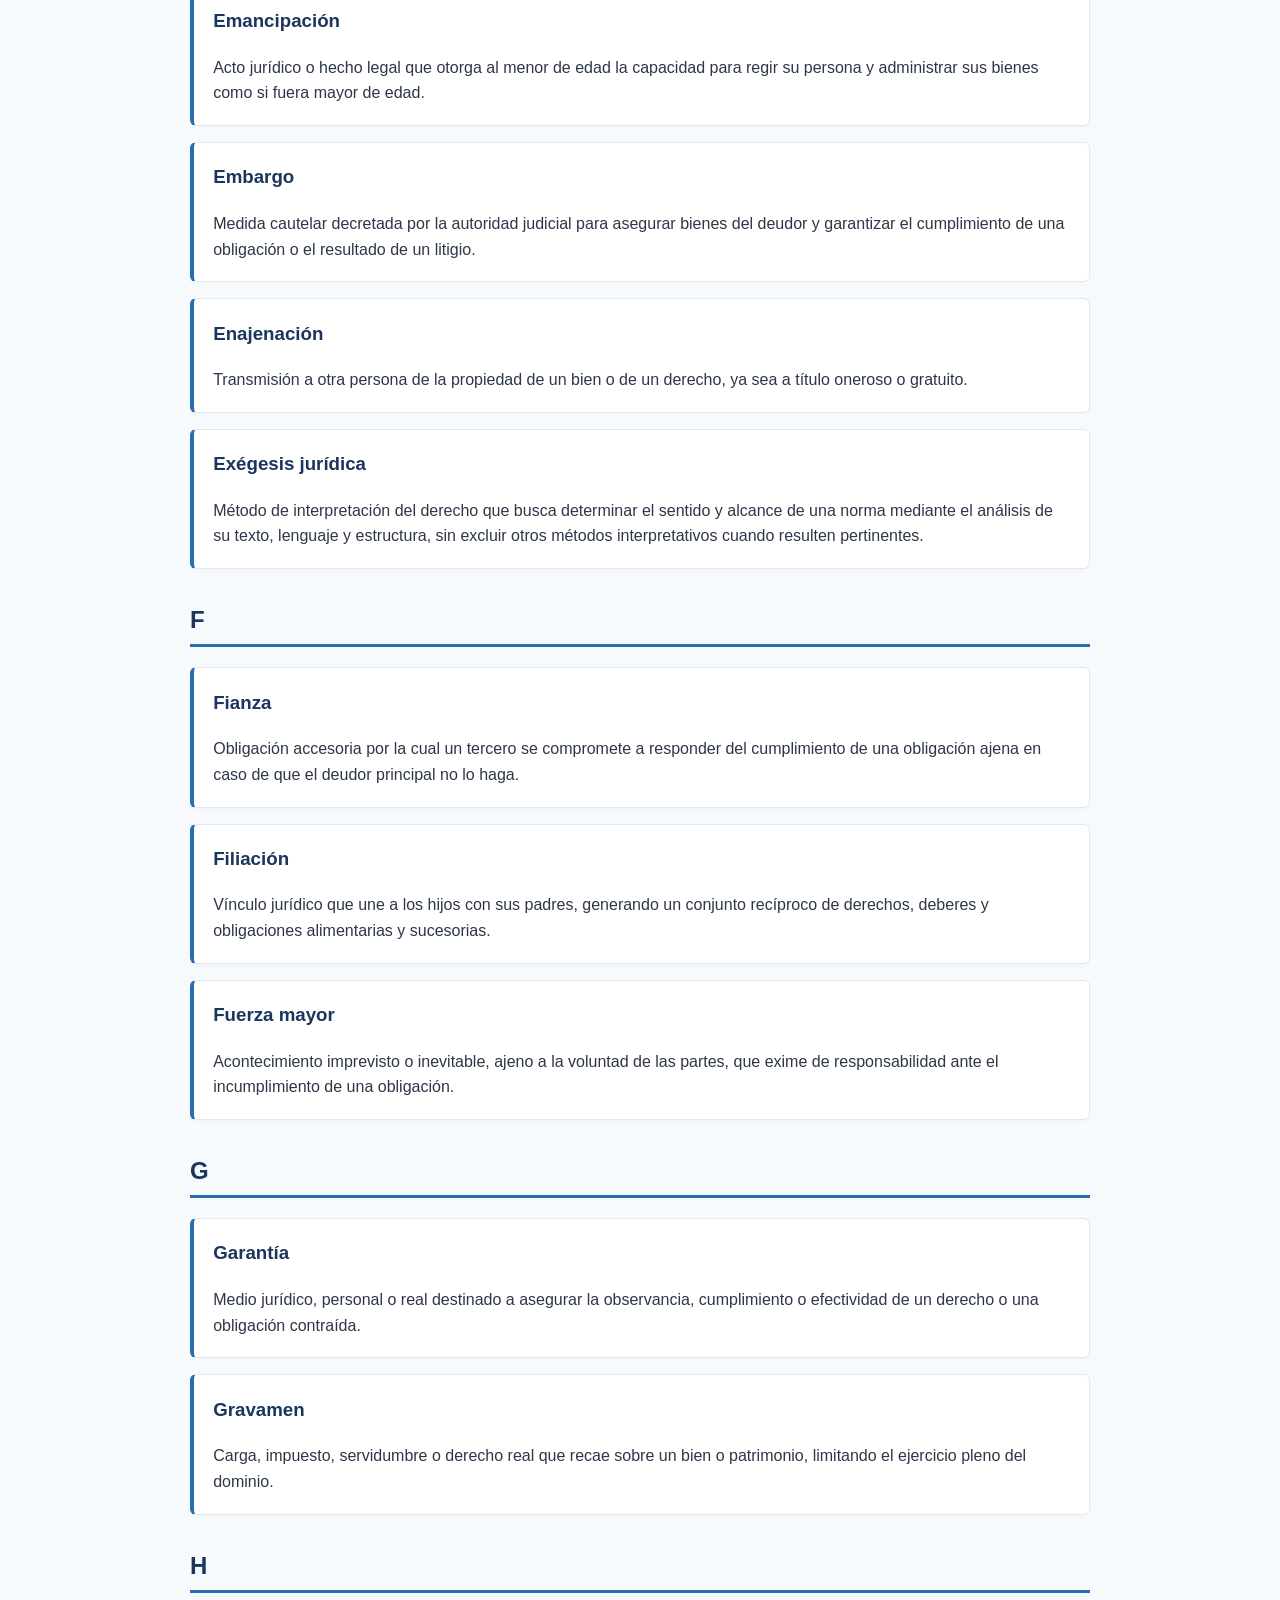
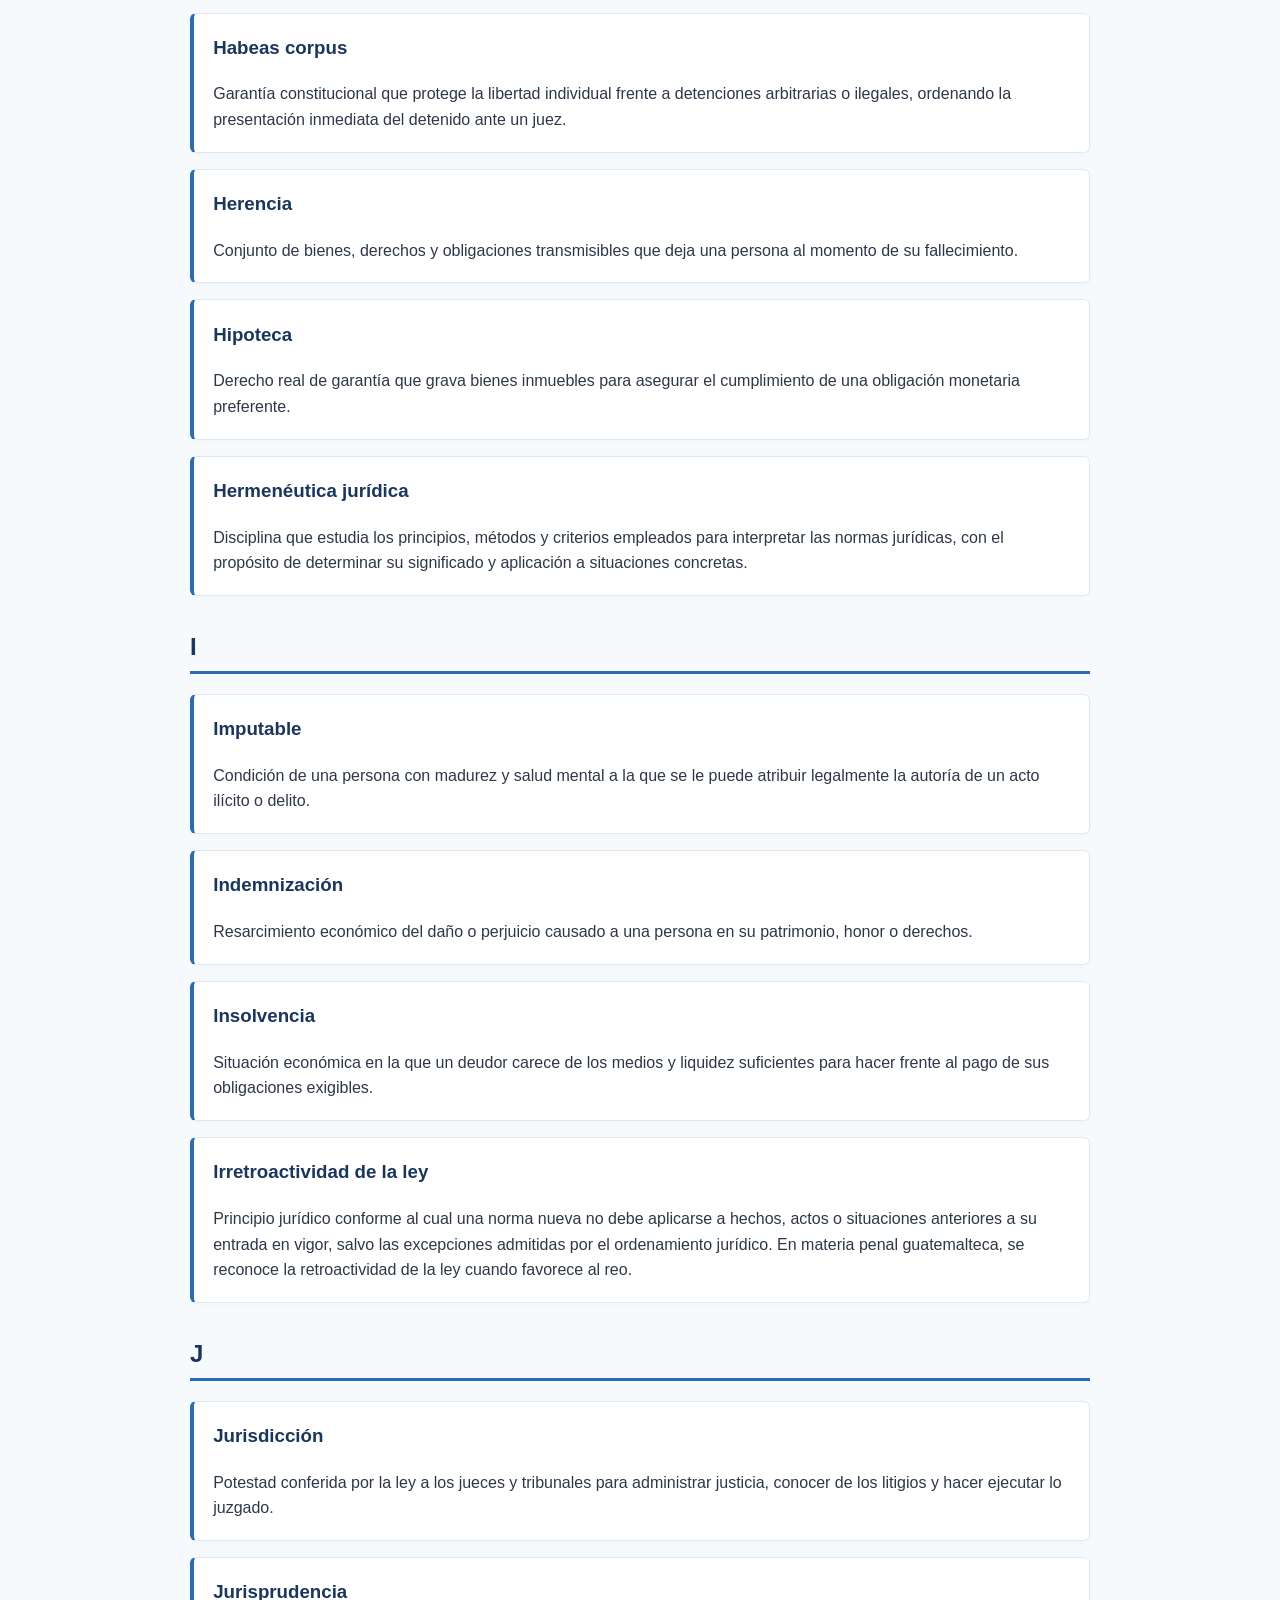
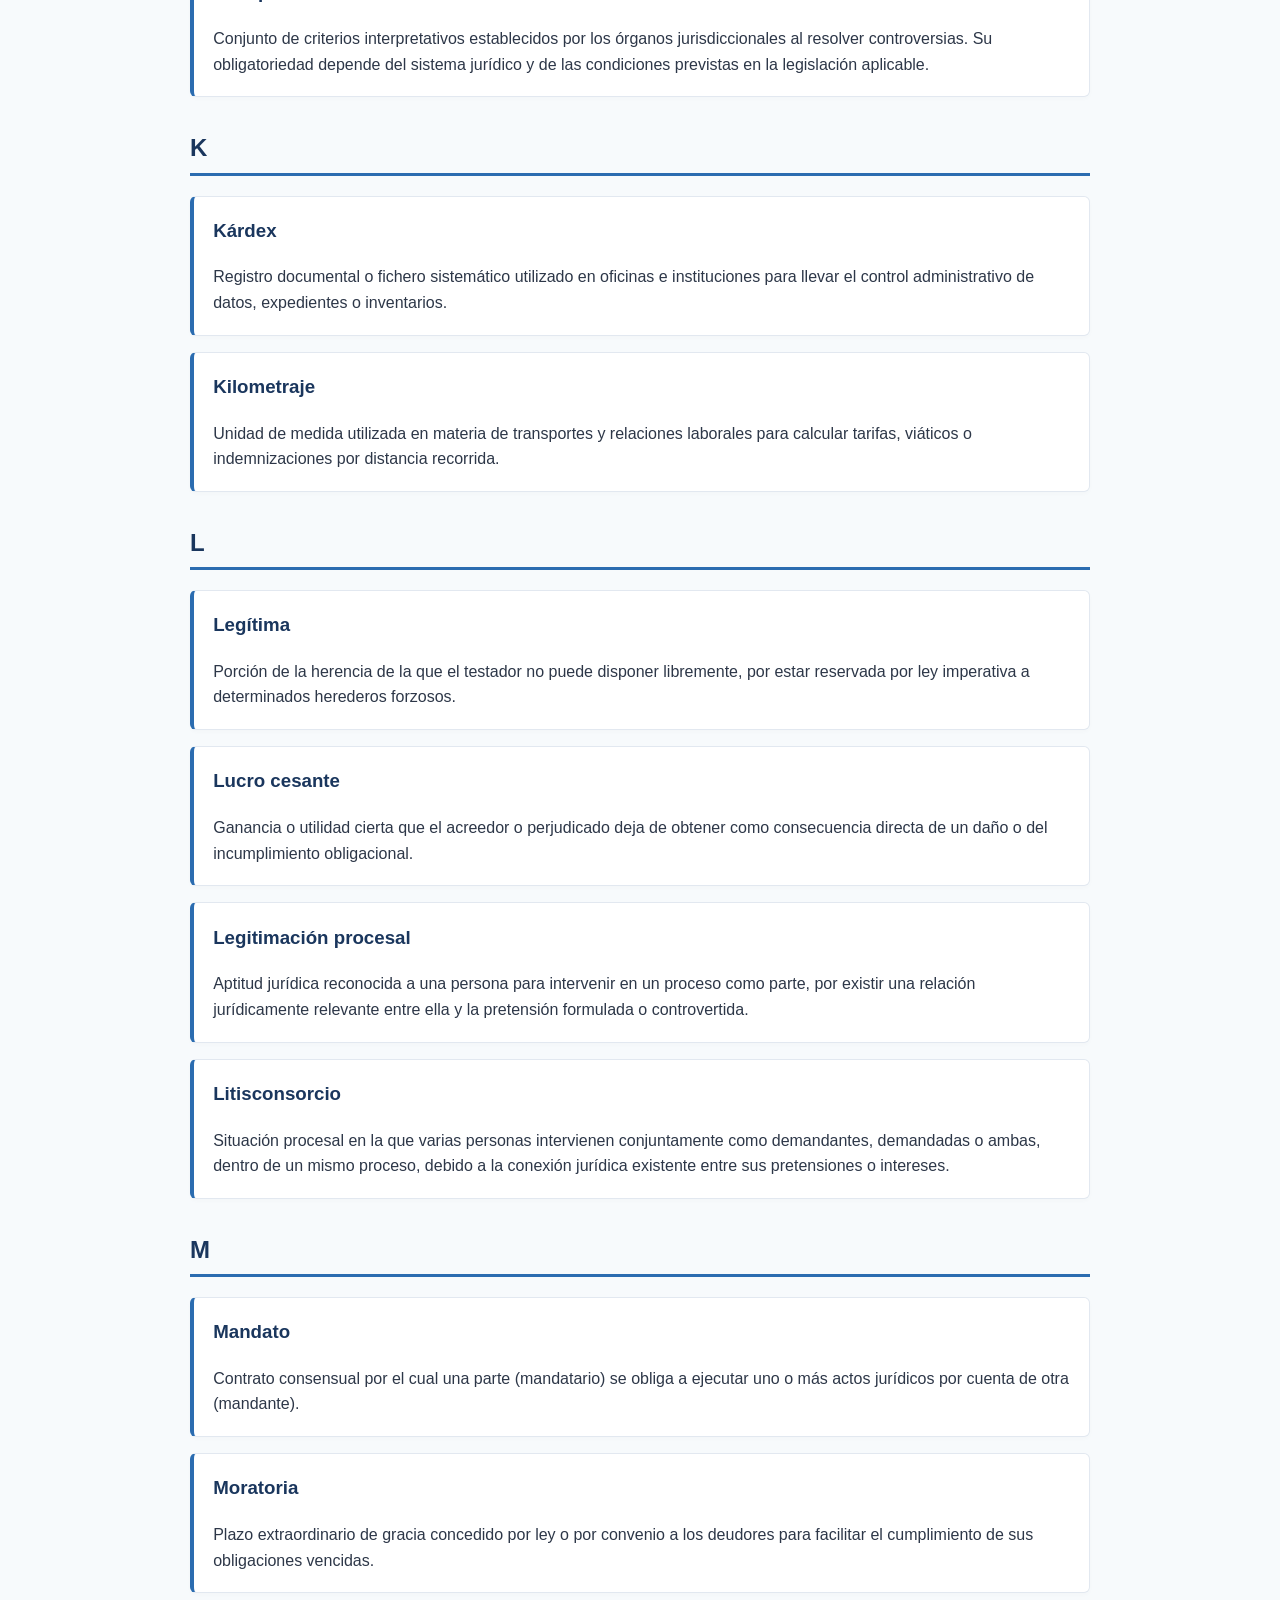
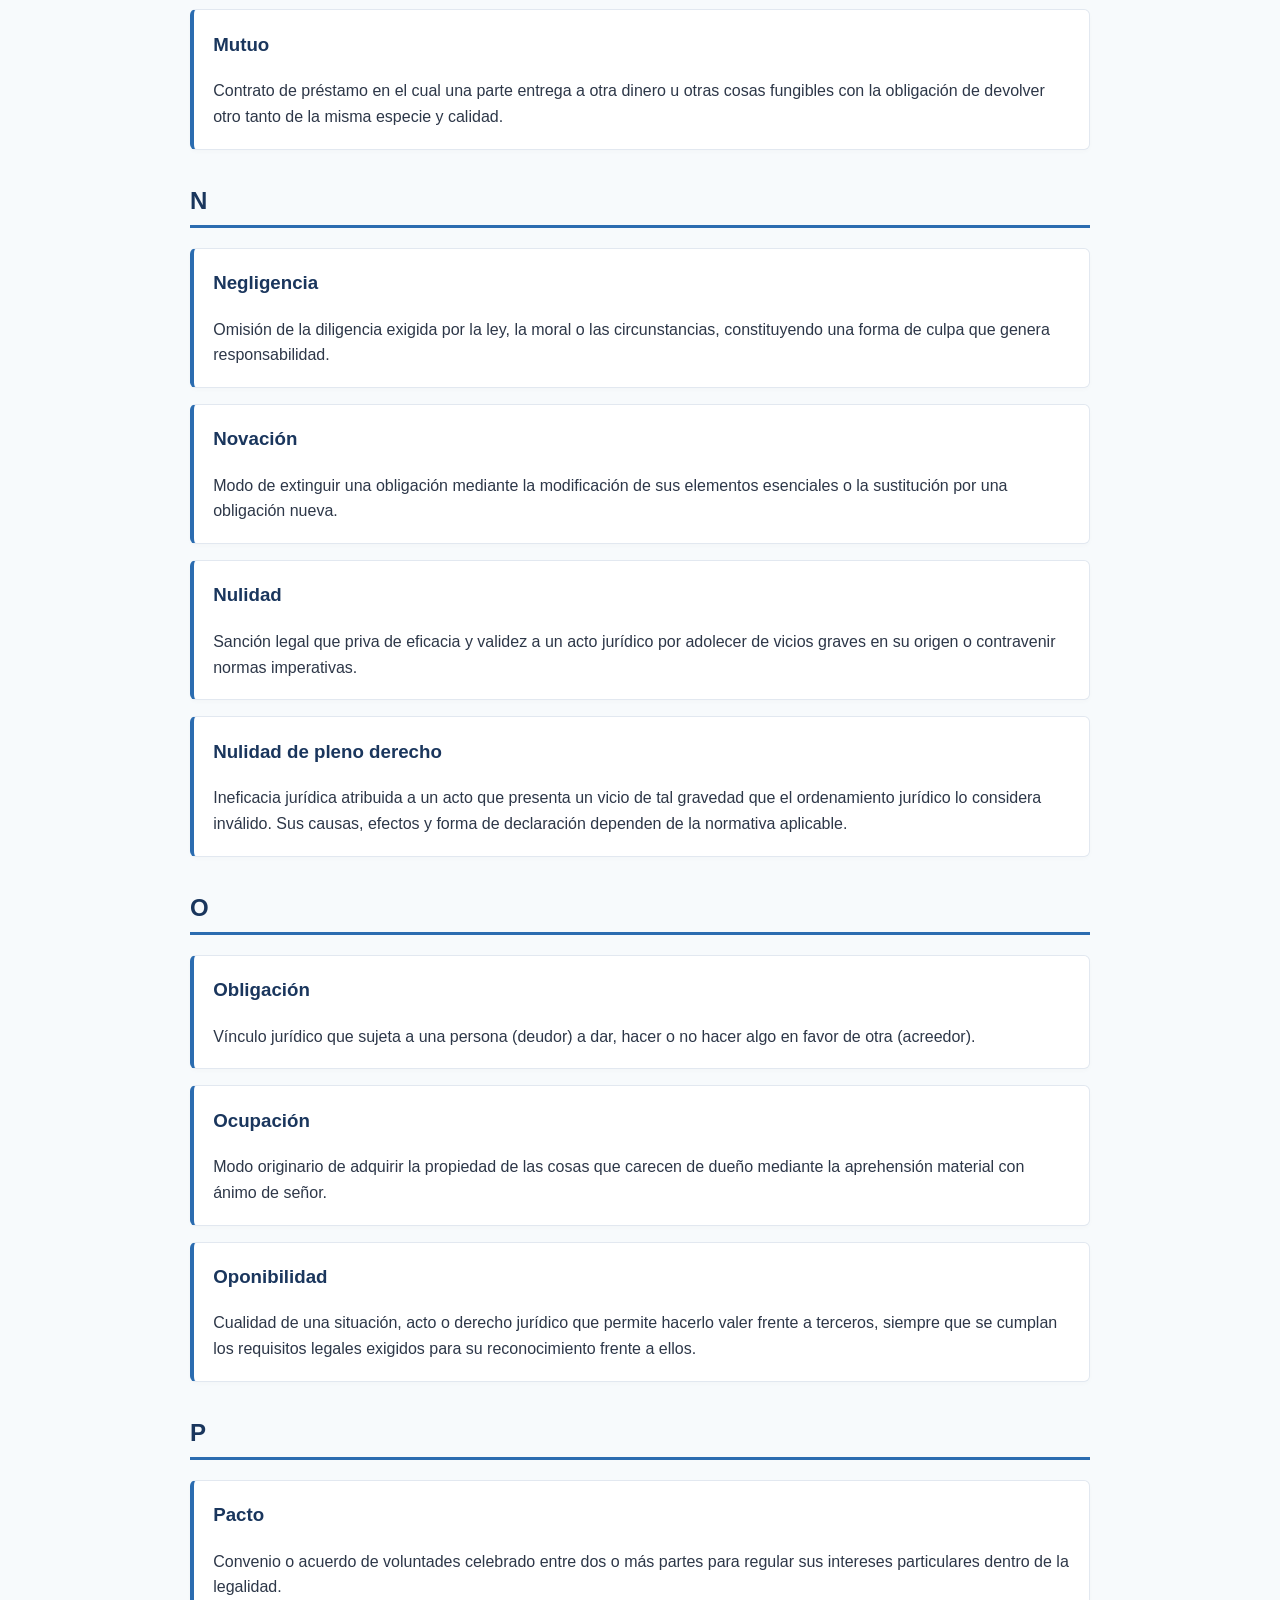
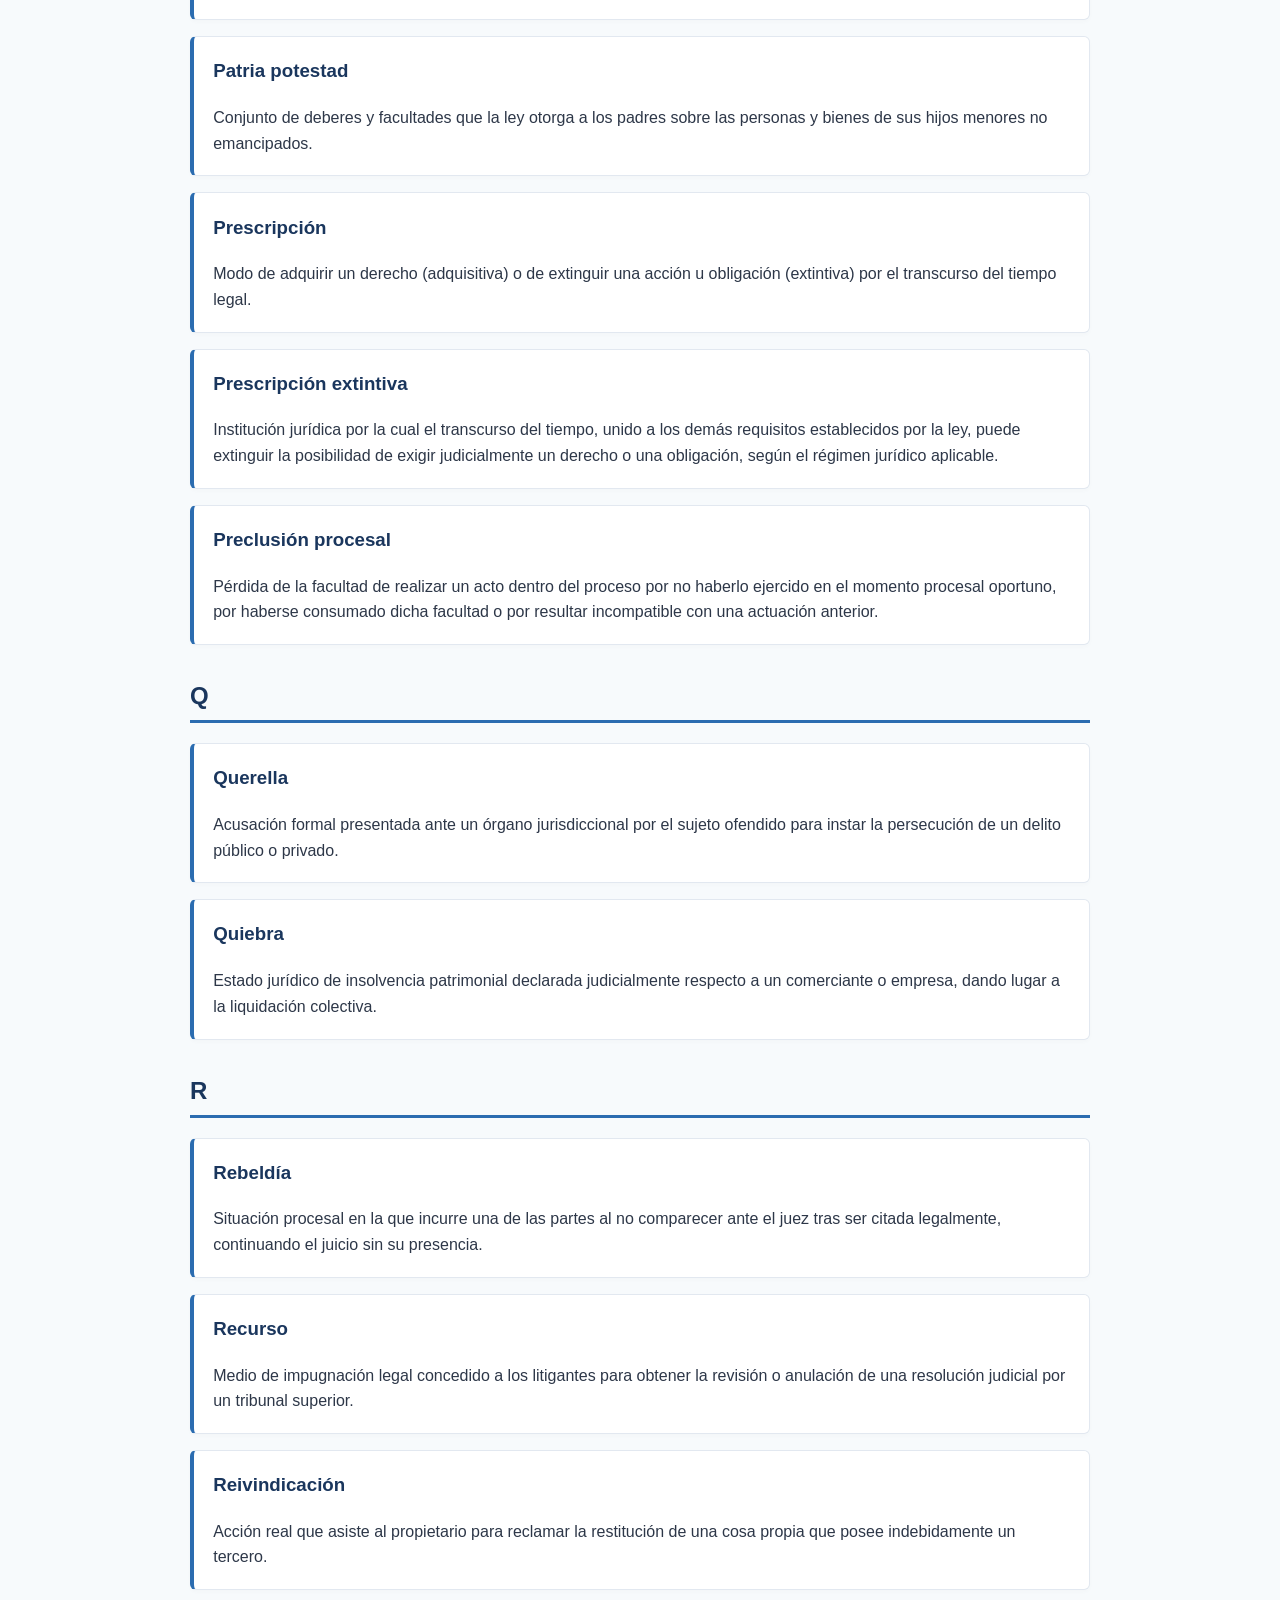
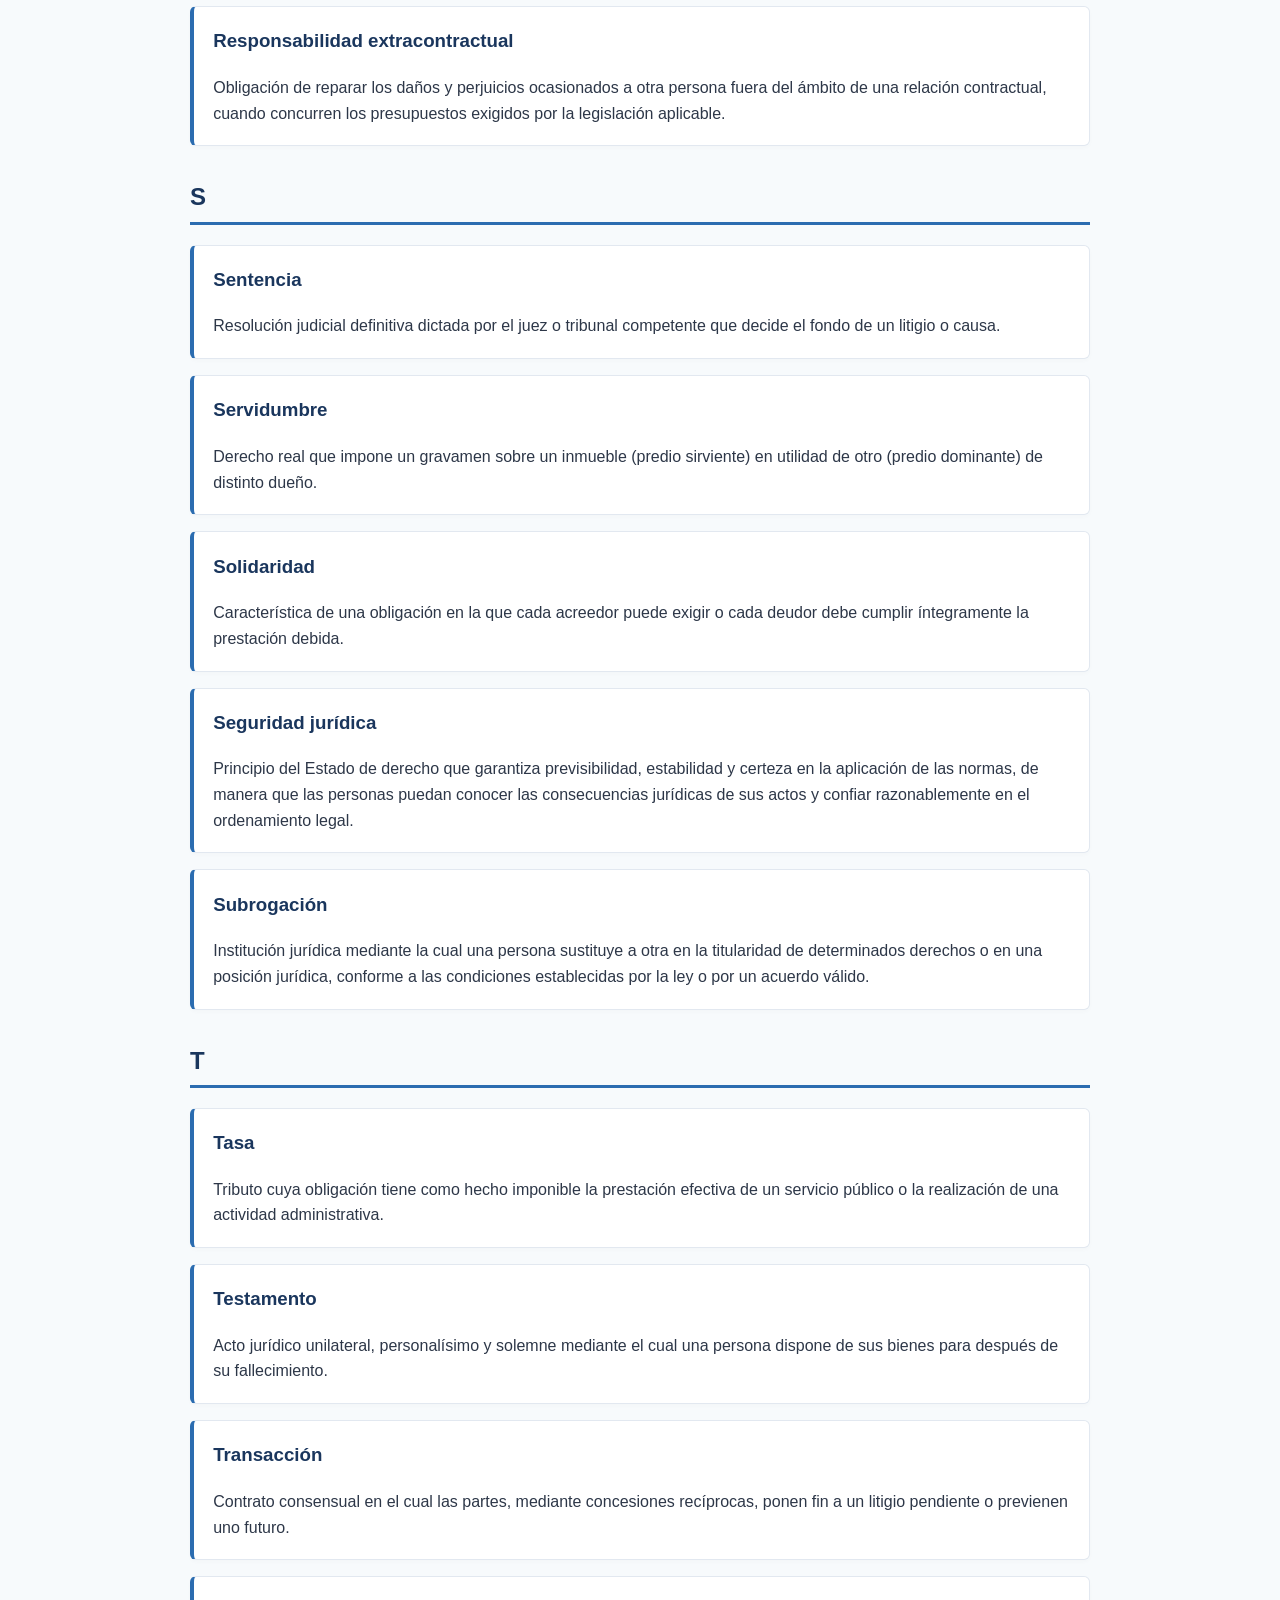
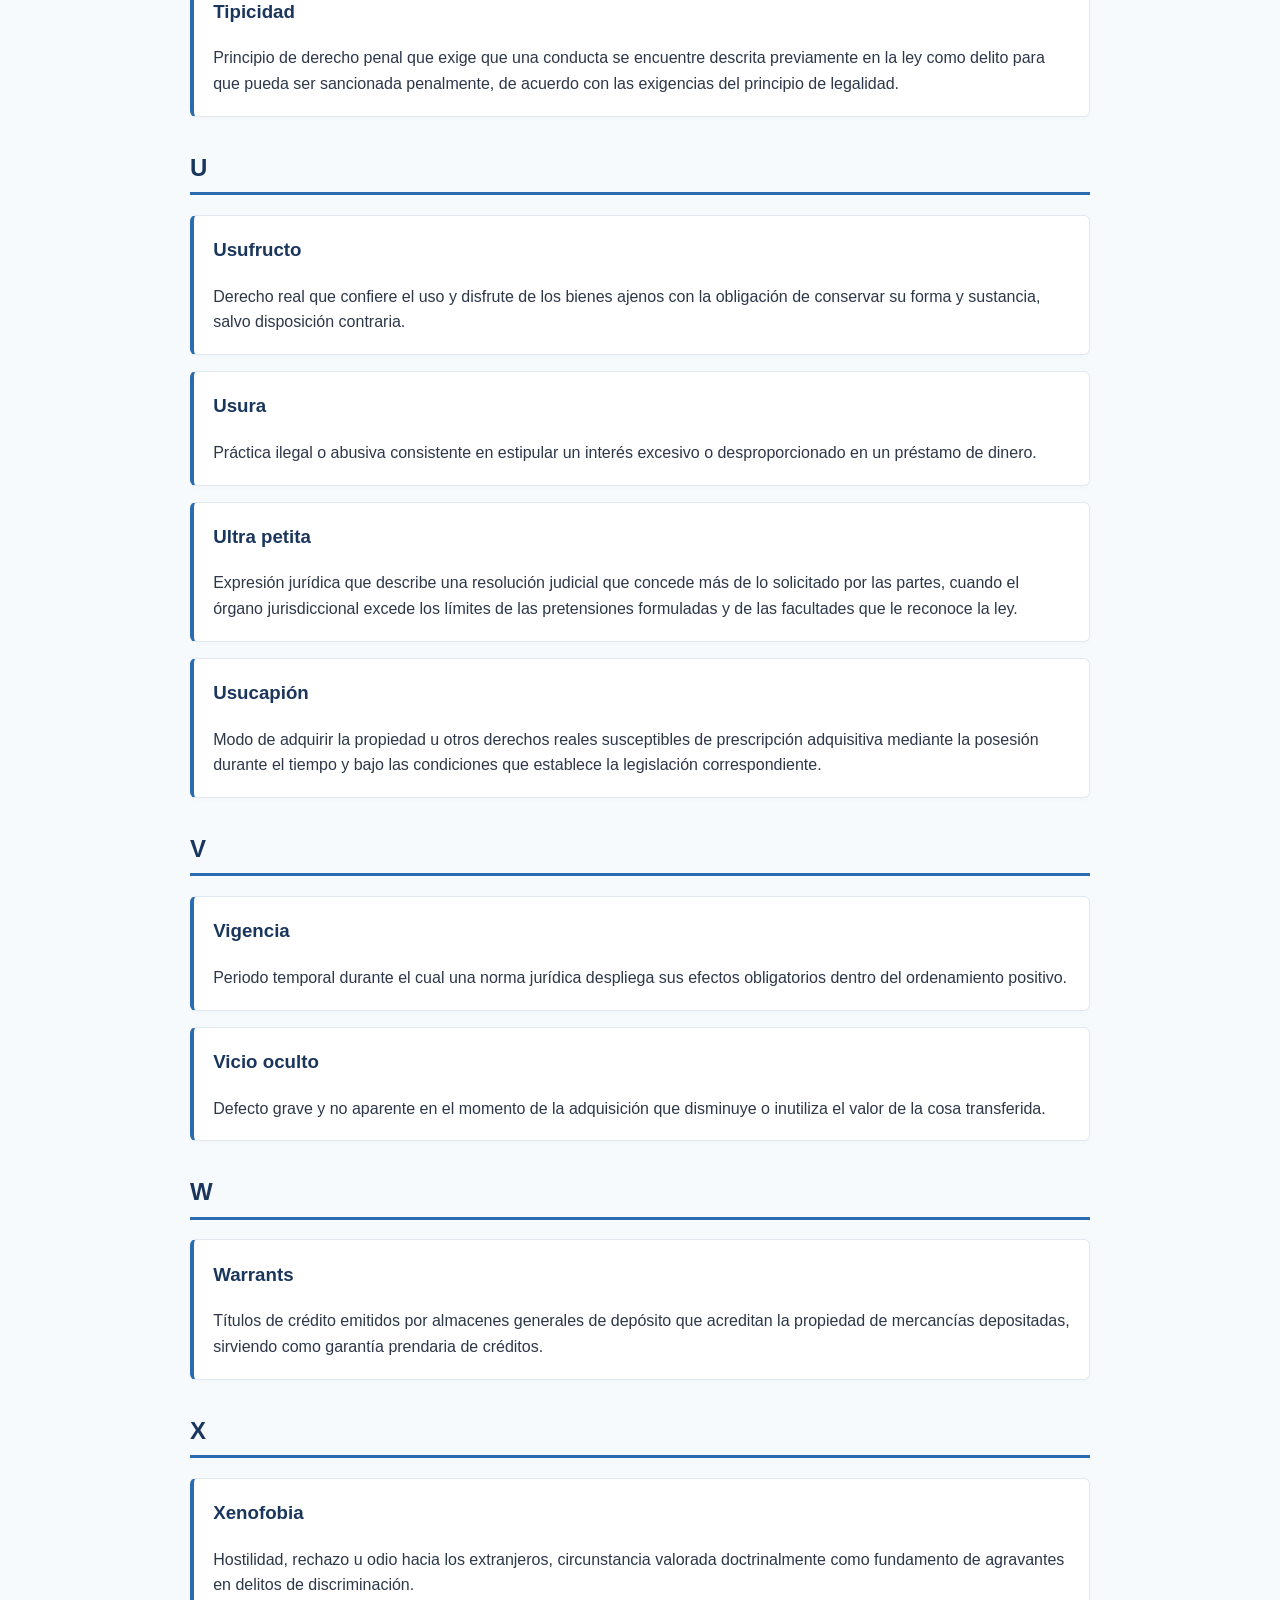
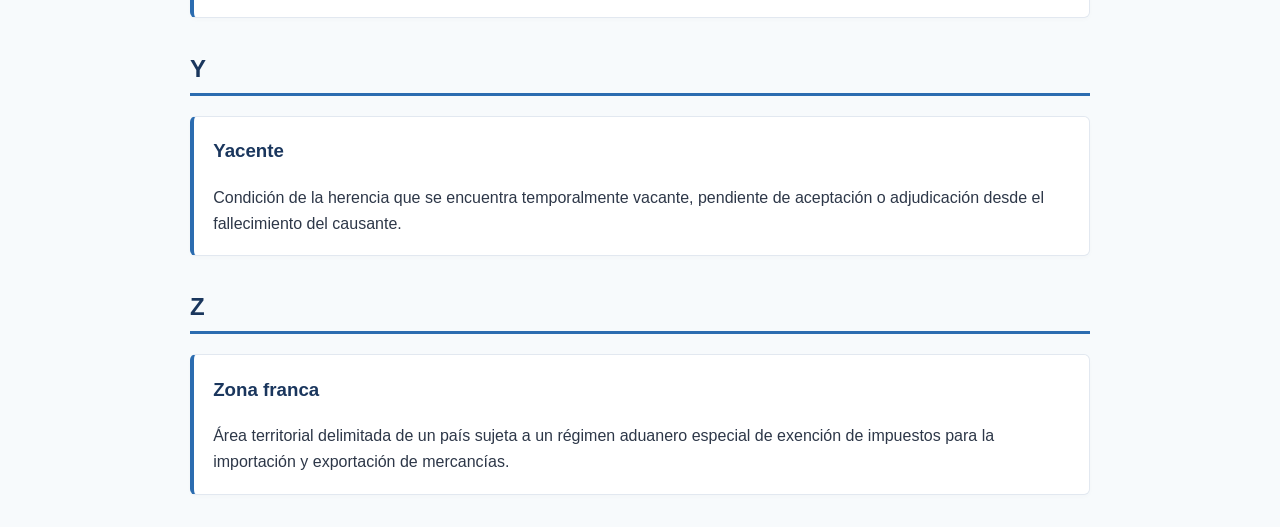
==== commit cf71f37a: "Update index.html" ====
--- a/index.html
+++ b/index.html
@@ -9,13 +9,34 @@
 <body>
 
     <header class="header">
-        <h1>Diccionario Jurídico</h1>
-        <p>Glosario de términos y conceptos legales</p>
-        
-        <div class="search-container">
-            <input type="text" id="searchInput" onkeyup="buscarTermino()" placeholder="Buscar término jurídico...">
+    <div class="header-top">
+        <img
+            src="imagenes/imagen-izquierda.jpeg"
+            alt="Imagen decorativa izquierda"
+            class="header-image"
+        >
+
+        <div class="header-title">
+            <h1>Diccionario Jurídico</h1>
+            <p>Glosario de términos y conceptos legales</p>
         </div>
-    </header>
+
+        <img
+            src="imagenes/imagen-derecha.jpeg"
+            alt="Imagen decorativa derecha"
+            class="header-image"
+        >
+    </div>
+
+    <div class="search-container">
+        <input
+            type="text"
+            id="searchInput"
+            onkeyup="buscarTermino()"
+            placeholder="Buscar término jurídico..."
+        >
+    </div>
+</header>
 
     <nav class="alphabet-nav">
         <a href="#A">A</a> <a href="#B">B</a> <a href="#C">C</a> <a href="#CH">CH</a>
@@ -145,6 +166,11 @@
                 <p>Transmisión a otra persona de la propiedad de un bien o de un derecho, ya sea a título oneroso o gratuito.</p>
             </article>
 
+            <article class="card">
+                <h3>Exégesis jurídica</h3>
+                <p>Método de interpretación del derecho que busca determinar el sentido y alcance de una norma mediante el análisis de su texto, lenguaje y estructura, sin excluir otros métodos interpretativos cuando resulten pertinentes.</p>
+            </article>
+
         </section>
 
         <!-- SECCIÓN F -->
@@ -203,6 +229,11 @@
                 <p>Derecho real de garantía que grava bienes inmuebles para asegurar el cumplimiento de una obligación monetaria preferente.</p>
             </article>
 
+            <article class="card">
+                <h3>Hermenéutica jurídica</h3>
+                <p>Disciplina que estudia los principios, métodos y criterios empleados para interpretar las normas jurídicas, con el propósito de determinar su significado y aplicación a situaciones concretas.</p>
+            </article>
+
         </section>
 
         <!-- SECCIÓN I -->
@@ -224,6 +255,11 @@
                 <p>Situación económica en la que un deudor carece de los medios y liquidez suficientes para hacer frente al pago de sus obligaciones exigibles.</p>
             </article>
 
+            <article class="card">
+                <h3>Irretroactividad de la ley</h3>
+                <p>Principio jurídico conforme al cual una norma nueva no debe aplicarse a hechos, actos o situaciones anteriores a su entrada en vigor, salvo las excepciones admitidas por el ordenamiento jurídico. En materia penal guatemalteca, se reconoce la retroactividad de la ley cuando favorece al reo.</p>
+            </article>
+
         </section>
 
         <!-- SECCIÓN J -->
@@ -237,7 +273,7 @@
 
             <article class="card">
                 <h3>Jurisprudencia</h3>
-                <p>Conjunto de criterios, interpretaciones y resoluciones reiteradas emitidas por los tribunales supremos que complementan el ordenamiento jurídico.</p>
+                <p>Conjunto de criterios interpretativos establecidos por los órganos jurisdiccionales al resolver controversias. Su obligatoriedad depende del sistema jurídico y de las condiciones previstas en la legislación aplicable.</p>
             </article>
 
         </section>
@@ -272,6 +308,16 @@
                 <p>Ganancia o utilidad cierta que el acreedor o perjudicado deja de obtener como consecuencia directa de un daño o del incumplimiento obligacional.</p>
             </article>
 
+            <article class="card">
+                <h3>Legitimación procesal</h3>
+                <p>Aptitud jurídica reconocida a una persona para intervenir en un proceso como parte, por existir una relación jurídicamente relevante entre ella y la pretensión formulada o controvertida.</p>
+            </article>
+
+            <article class="card">
+                <h3>Litisconsorcio</h3>
+                <p>Situación procesal en la que varias personas intervienen conjuntamente como demandantes, demandadas o ambas, dentro de un mismo proceso, debido a la conexión jurídica existente entre sus pretensiones o intereses.</p>
+            </article>
+
         </section>
 
         <!-- SECCIÓN M -->
@@ -314,6 +360,11 @@
                 <p>Sanción legal que priva de eficacia y validez a un acto jurídico por adolecer de vicios graves en su origen o contravenir normas imperativas.</p>
             </article>
 
+            <article class="card">
+                <h3>Nulidad de pleno derecho</h3>
+                <p>Ineficacia jurídica atribuida a un acto que presenta un vicio de tal gravedad que el ordenamiento jurídico lo considera inválido. Sus causas, efectos y forma de declaración dependen de la normativa aplicable.</p>
+            </article>
+
         </section>
 
         <!-- SECCIÓN O -->
@@ -330,6 +381,11 @@
                 <p>Modo originario de adquirir la propiedad de las cosas que carecen de dueño mediante la aprehensión material con ánimo de señor.</p>
             </article>
 
+            <article class="card">
+                <h3>Oponibilidad</h3>
+                <p>Cualidad de una situación, acto o derecho jurídico que permite hacerlo valer frente a terceros, siempre que se cumplan los requisitos legales exigidos para su reconocimiento frente a ellos.</p>
+            </article>
+
         </section>
 
         <!-- SECCIÓN P -->
@@ -351,6 +407,16 @@
                 <p>Modo de adquirir un derecho (adquisitiva) o de extinguir una acción u obligación (extintiva) por el transcurso del tiempo legal.</p>
             </article>
 
+            <article class="card">
+                <h3>Prescripción extintiva</h3>
+                <p>Institución jurídica por la cual el transcurso del tiempo, unido a los demás requisitos establecidos por la ley, puede extinguir la posibilidad de exigir judicialmente un derecho o una obligación, según el régimen jurídico aplicable.</p>
+            </article>
+
+            <article class="card">
+                <h3>Preclusión procesal</h3>
+                <p>Pérdida de la facultad de realizar un acto dentro del proceso por no haberlo ejercido en el momento procesal oportuno, por haberse consumado dicha facultad o por resultar incompatible con una actuación anterior.</p>
+            </article>
+
         </section>
 
         <!-- SECCIÓN Q -->
@@ -388,6 +454,11 @@
                 <p>Acción real que asiste al propietario para reclamar la restitución de una cosa propia que posee indebidamente un tercero.</p>
             </article>
 
+            <article class="card">
+                <h3>Responsabilidad extracontractual</h3>
+                <p>Obligación de reparar los daños y perjuicios ocasionados a otra persona fuera del ámbito de una relación contractual, cuando concurren los presupuestos exigidos por la legislación aplicable.</p>
+            </article>
+
         </section>
 
         <!-- SECCIÓN S -->
@@ -409,6 +480,16 @@
                 <p>Característica de una obligación en la que cada acreedor puede exigir o cada deudor debe cumplir íntegramente la prestación debida.</p>
             </article>
 
+            <article class="card">
+                <h3>Seguridad jurídica</h3>
+                <p>Principio del Estado de derecho que garantiza previsibilidad, estabilidad y certeza en la aplicación de las normas, de manera que las personas puedan conocer las consecuencias jurídicas de sus actos y confiar razonablemente en el ordenamiento legal.</p>
+            </article>
+
+            <article class="card">
+                <h3>Subrogación</h3>
+                <p>Institución jurídica mediante la cual una persona sustituye a otra en la titularidad de determinados derechos o en una posición jurídica, conforme a las condiciones establecidas por la ley o por un acuerdo válido.</p>
+            </article>
+
         </section>
 
         <!-- SECCIÓN T -->
@@ -430,6 +511,11 @@
                 <p>Contrato consensual en el cual las partes, mediante concesiones recíprocas, ponen fin a un litigio pendiente o previenen uno futuro.</p>
             </article>
 
+            <article class="card">
+                <h3>Tipicidad</h3>
+                <p>Principio de derecho penal que exige que una conducta se encuentre descrita previamente en la ley como delito para que pueda ser sancionada penalmente, de acuerdo con las exigencias del principio de legalidad.</p>
+            </article>
+
         </section>
 
         <!-- SECCIÓN U -->
@@ -444,6 +530,16 @@
             <article class="card">
                 <h3>Usura</h3>
                 <p>Práctica ilegal o abusiva consistente en estipular un interés excesivo o desproporcionado en un préstamo de dinero.</p>
+            </article>
+
+            <article class="card">
+                <h3>Ultra petita</h3>
+                <p>Expresión jurídica que describe una resolución judicial que concede más de lo solicitado por las partes, cuando el órgano jurisdiccional excede los límites de las pretensiones formuladas y de las facultades que le reconoce la ley.</p>
+            </article>
+
+            <article class="card">
+                <h3>Usucapión</h3>
+                <p>Modo de adquirir la propiedad u otros derechos reales susceptibles de prescripción adquisitiva mediante la posesión durante el tiempo y bajo las condiciones que establece la legislación correspondiente.</p>
             </article>
 
         </section>
@@ -528,4 +624,4 @@
         }
     </script>
 </body>
-</html>+</html>
--- a/estilos.css
+++ b/estilos.css
@@ -105,4 +105,49 @@
 
 .card p {
     margin-bottom: 0;
-}+}
+.header-top {
+    display: flex;
+    justify-content: space-between;
+    align-items: flex-start;
+    width: 100%;
+    box-sizing: border-box;
+}
+
+.header-title h1,
+.header-title p {
+    margin-left: 0;
+    margin-right: 0;
+}
+
+.header-image {
+    width: 250px;
+    height: 250px;
+    object-fit: contain;
+}
+
+.header {
+    padding: 2.5rem 2rem;
+}
+
+.header-title {
+    text-align: center;
+    margin-top: 2rem;
+}
+
+/* Ajustes para teléfonos */
+@media (max-width: 600px) {
+    .header-top {
+        grid-template-columns: 54px minmax(0, 1fr) 54px;
+        gap: 0.4rem;
+    }
+
+    .header-image {
+        width: 50px;
+        height: 50px;
+    }
+
+    .header-title h1 {
+        font-size: clamp(1.2rem, 5vw, 1.8rem);
+    }
+}
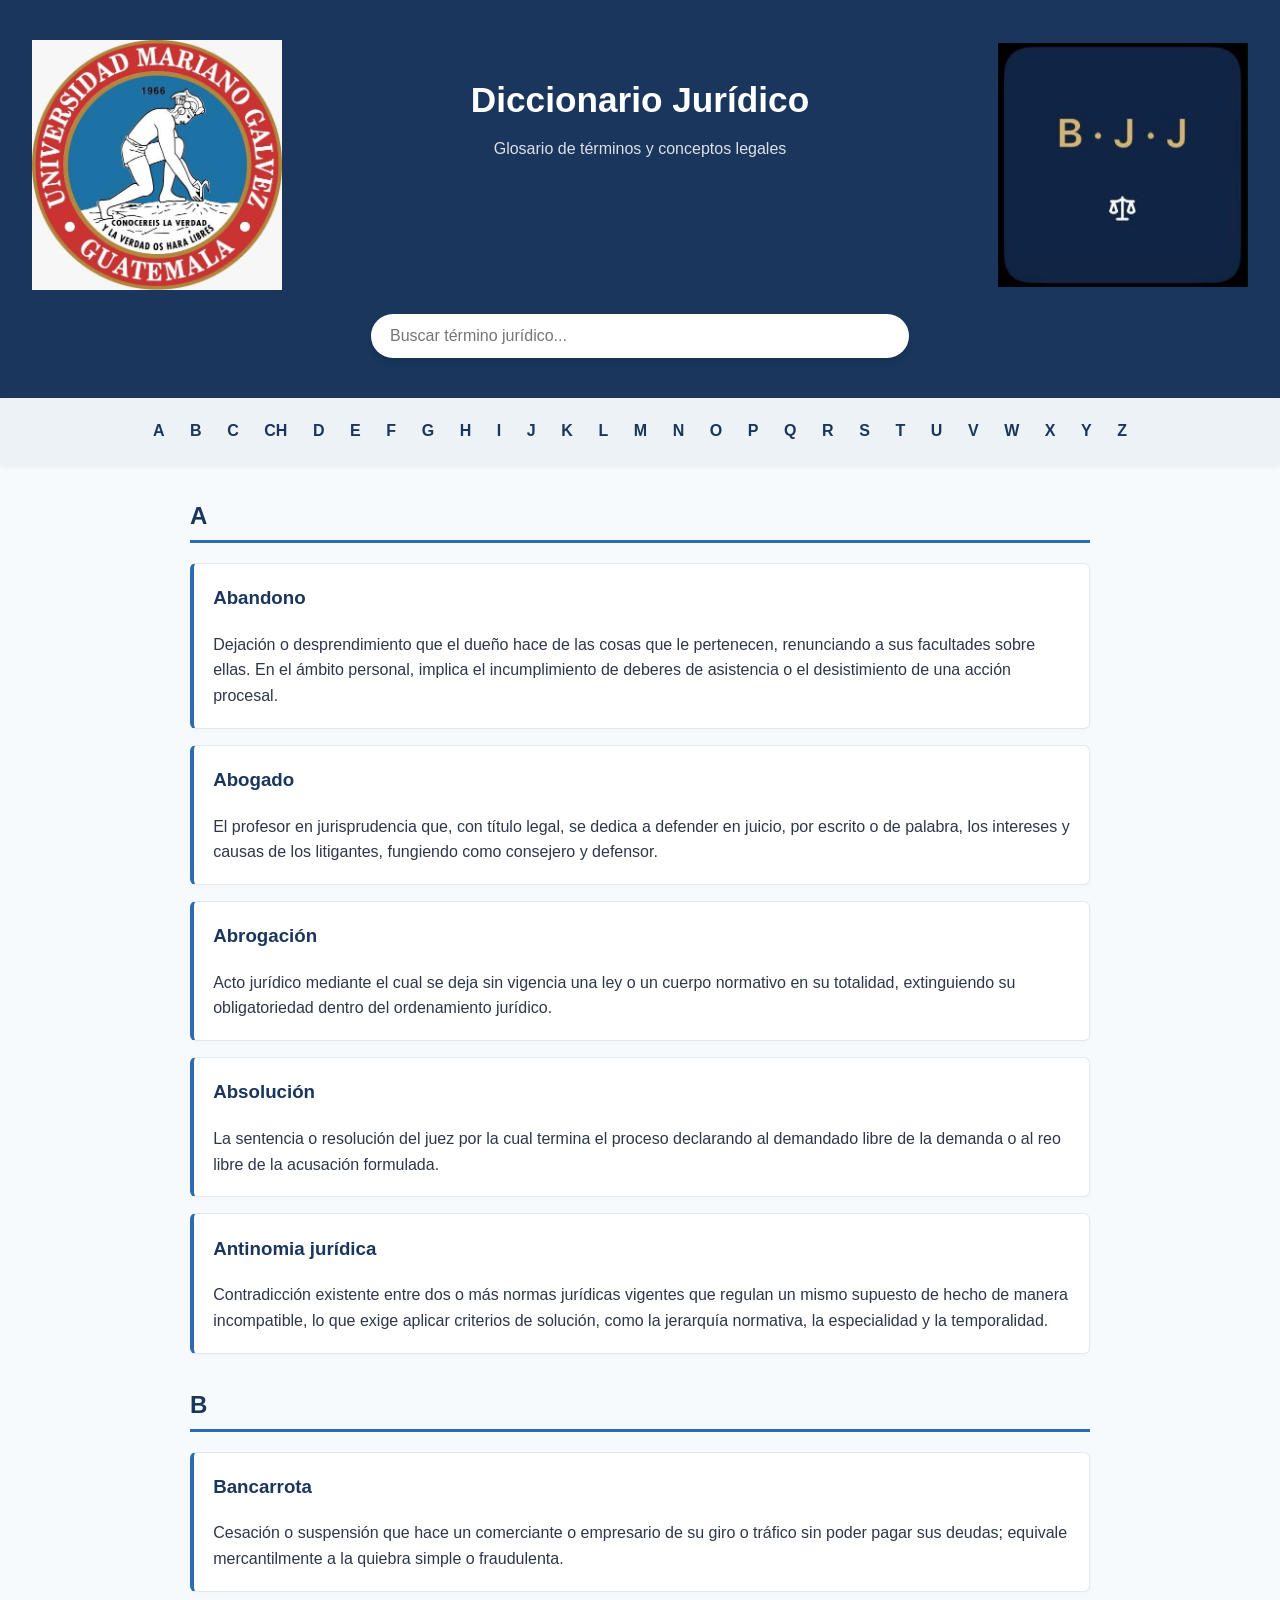
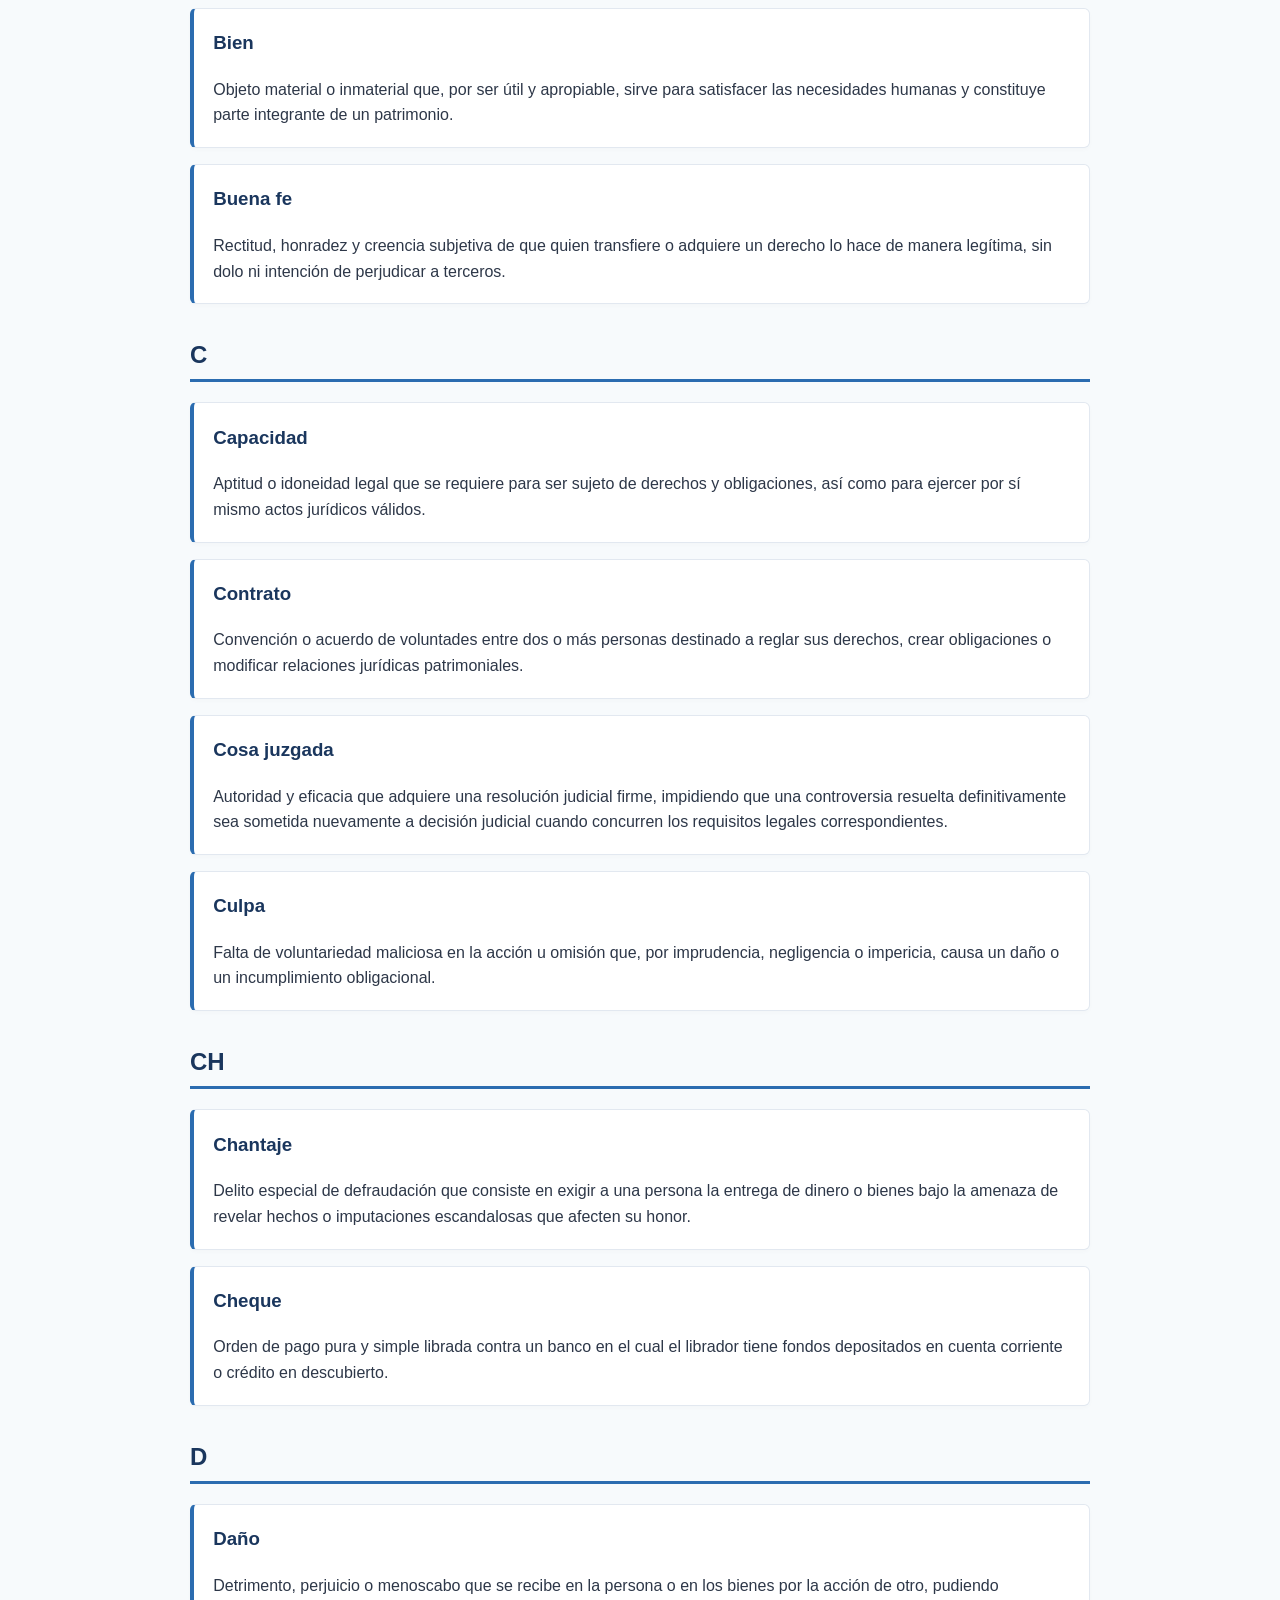
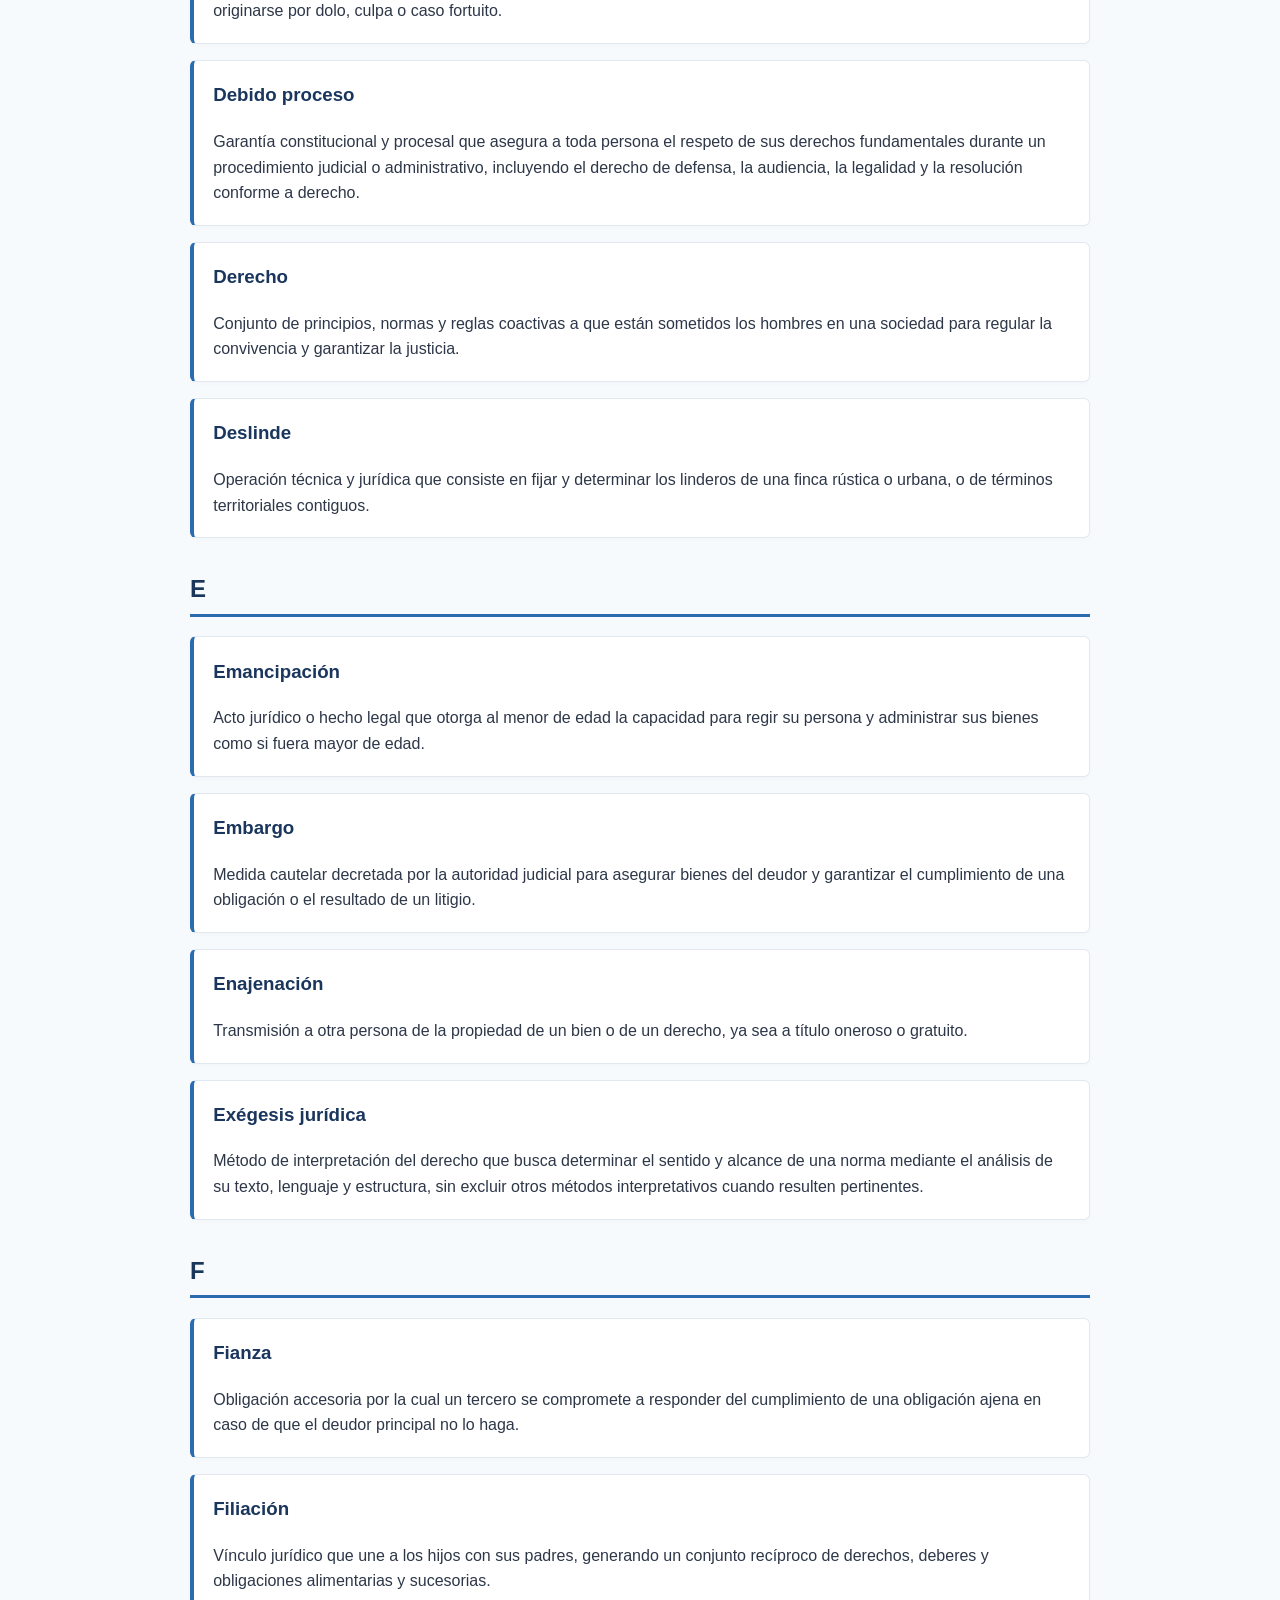
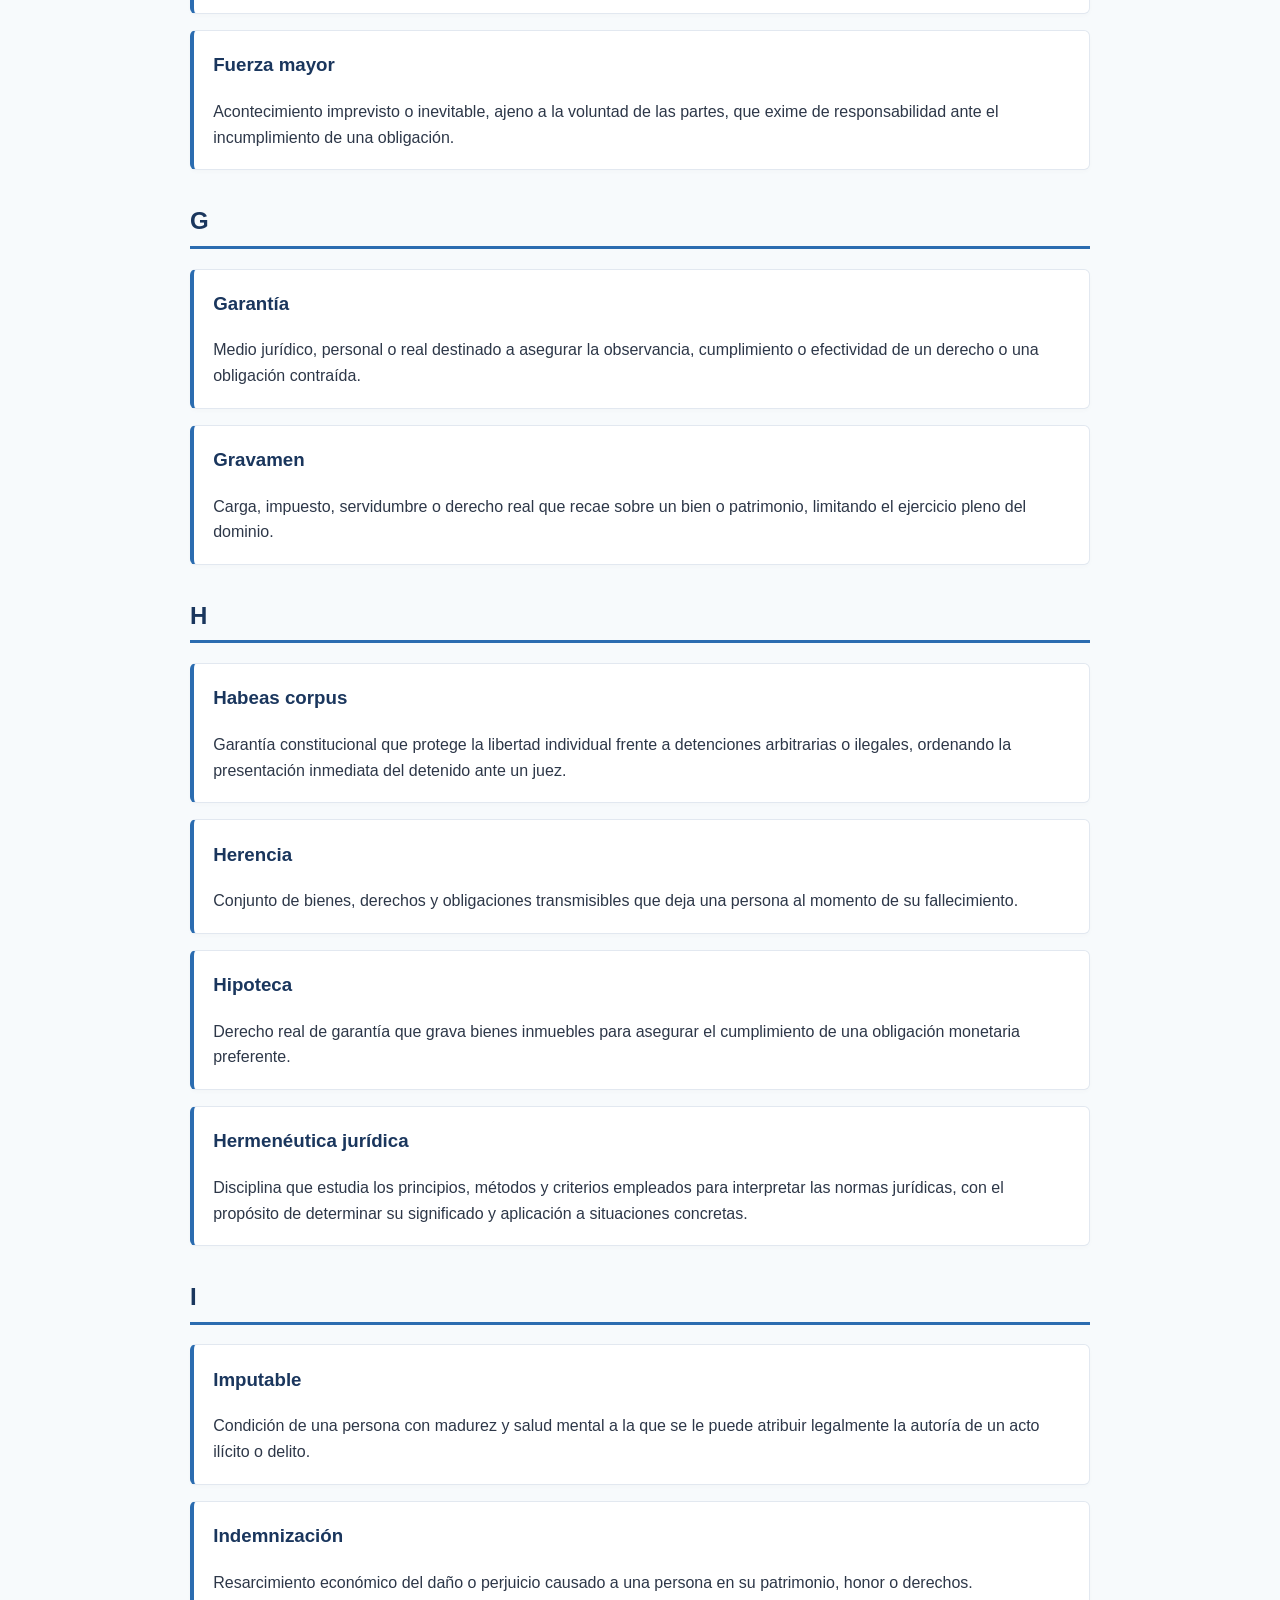
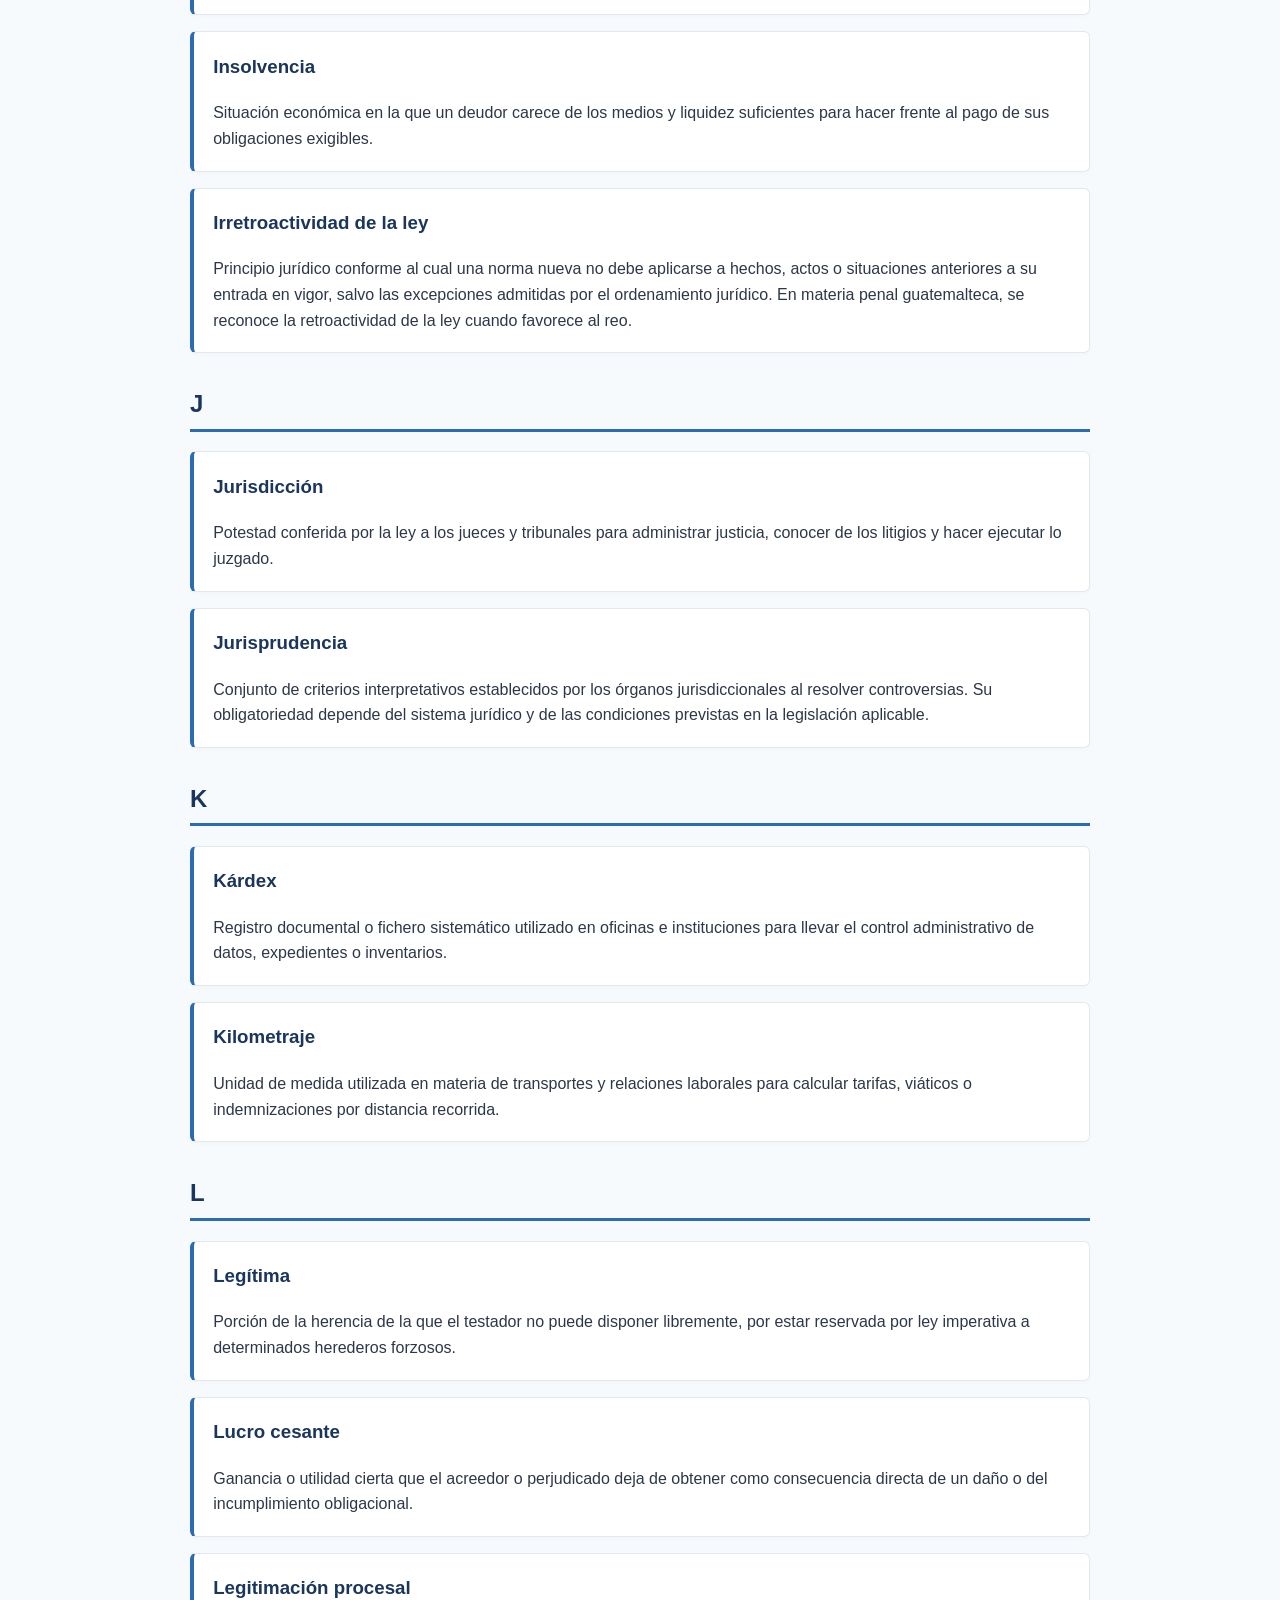
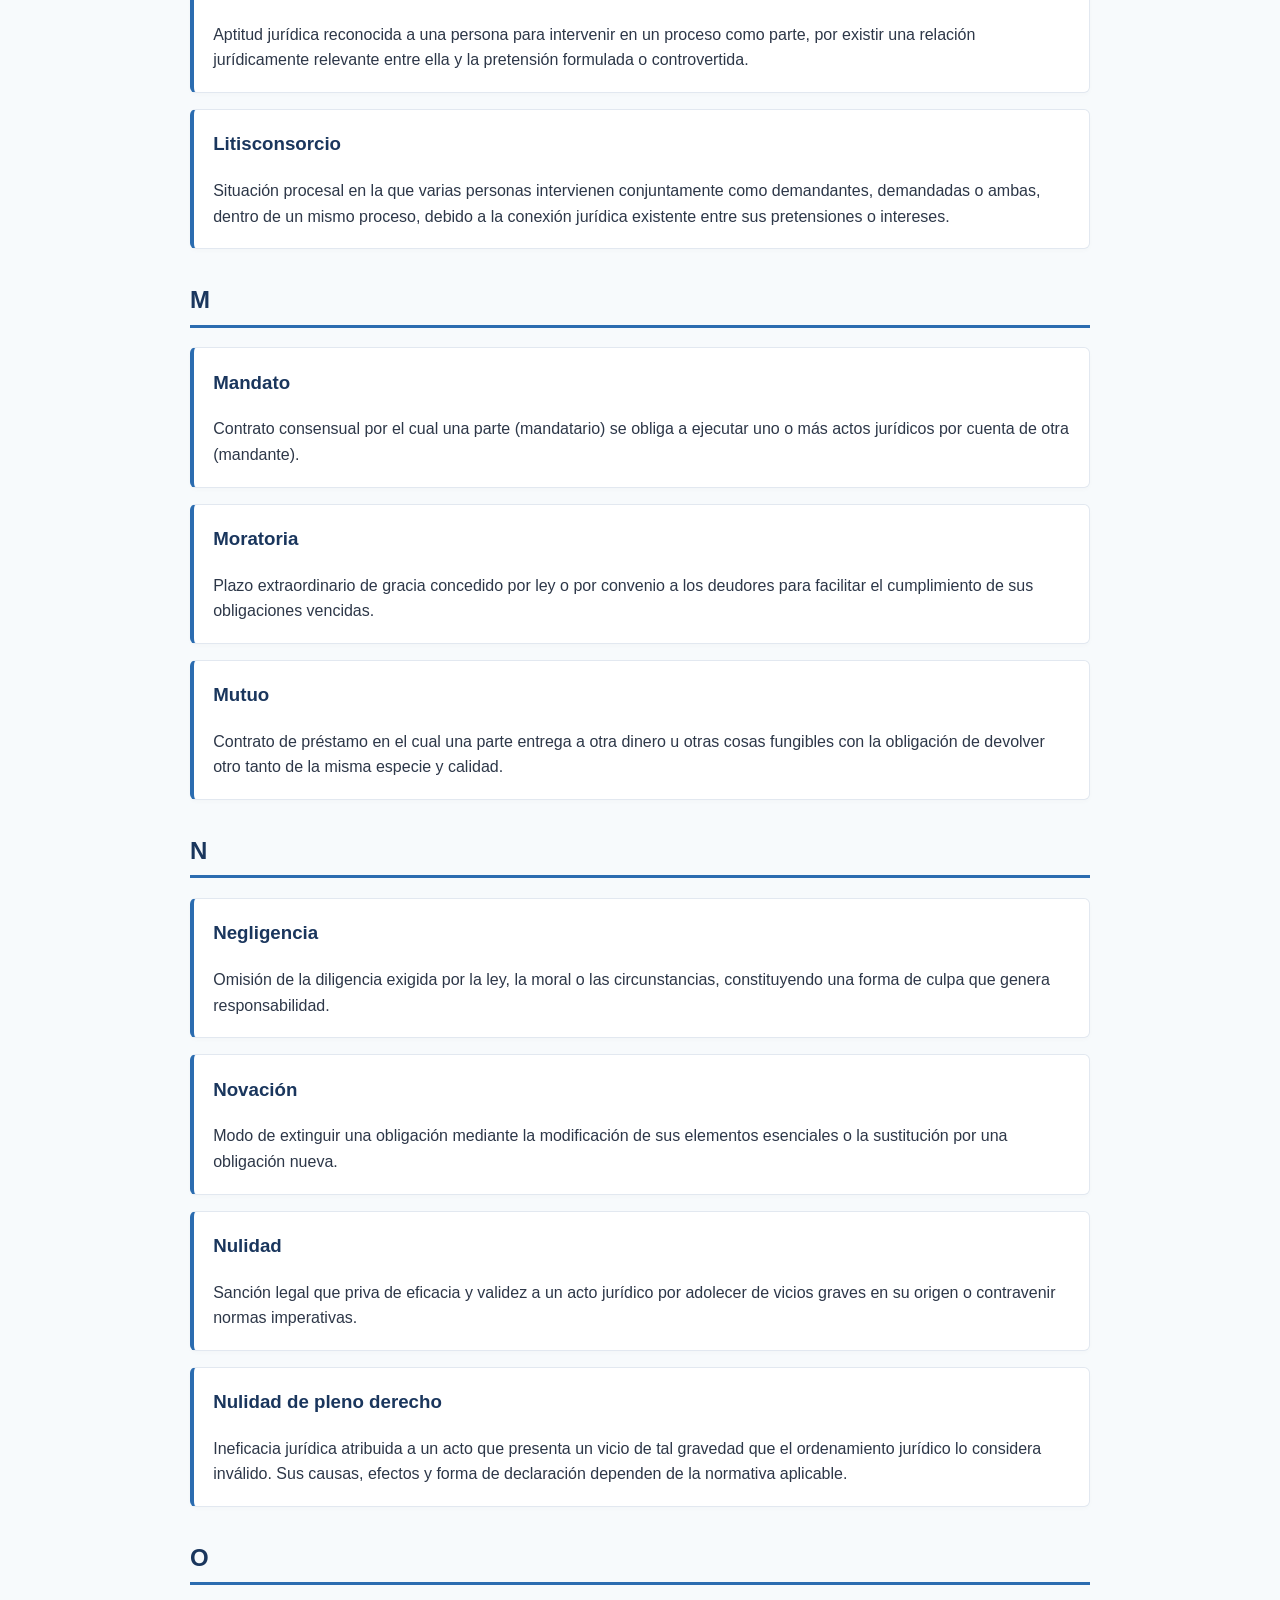
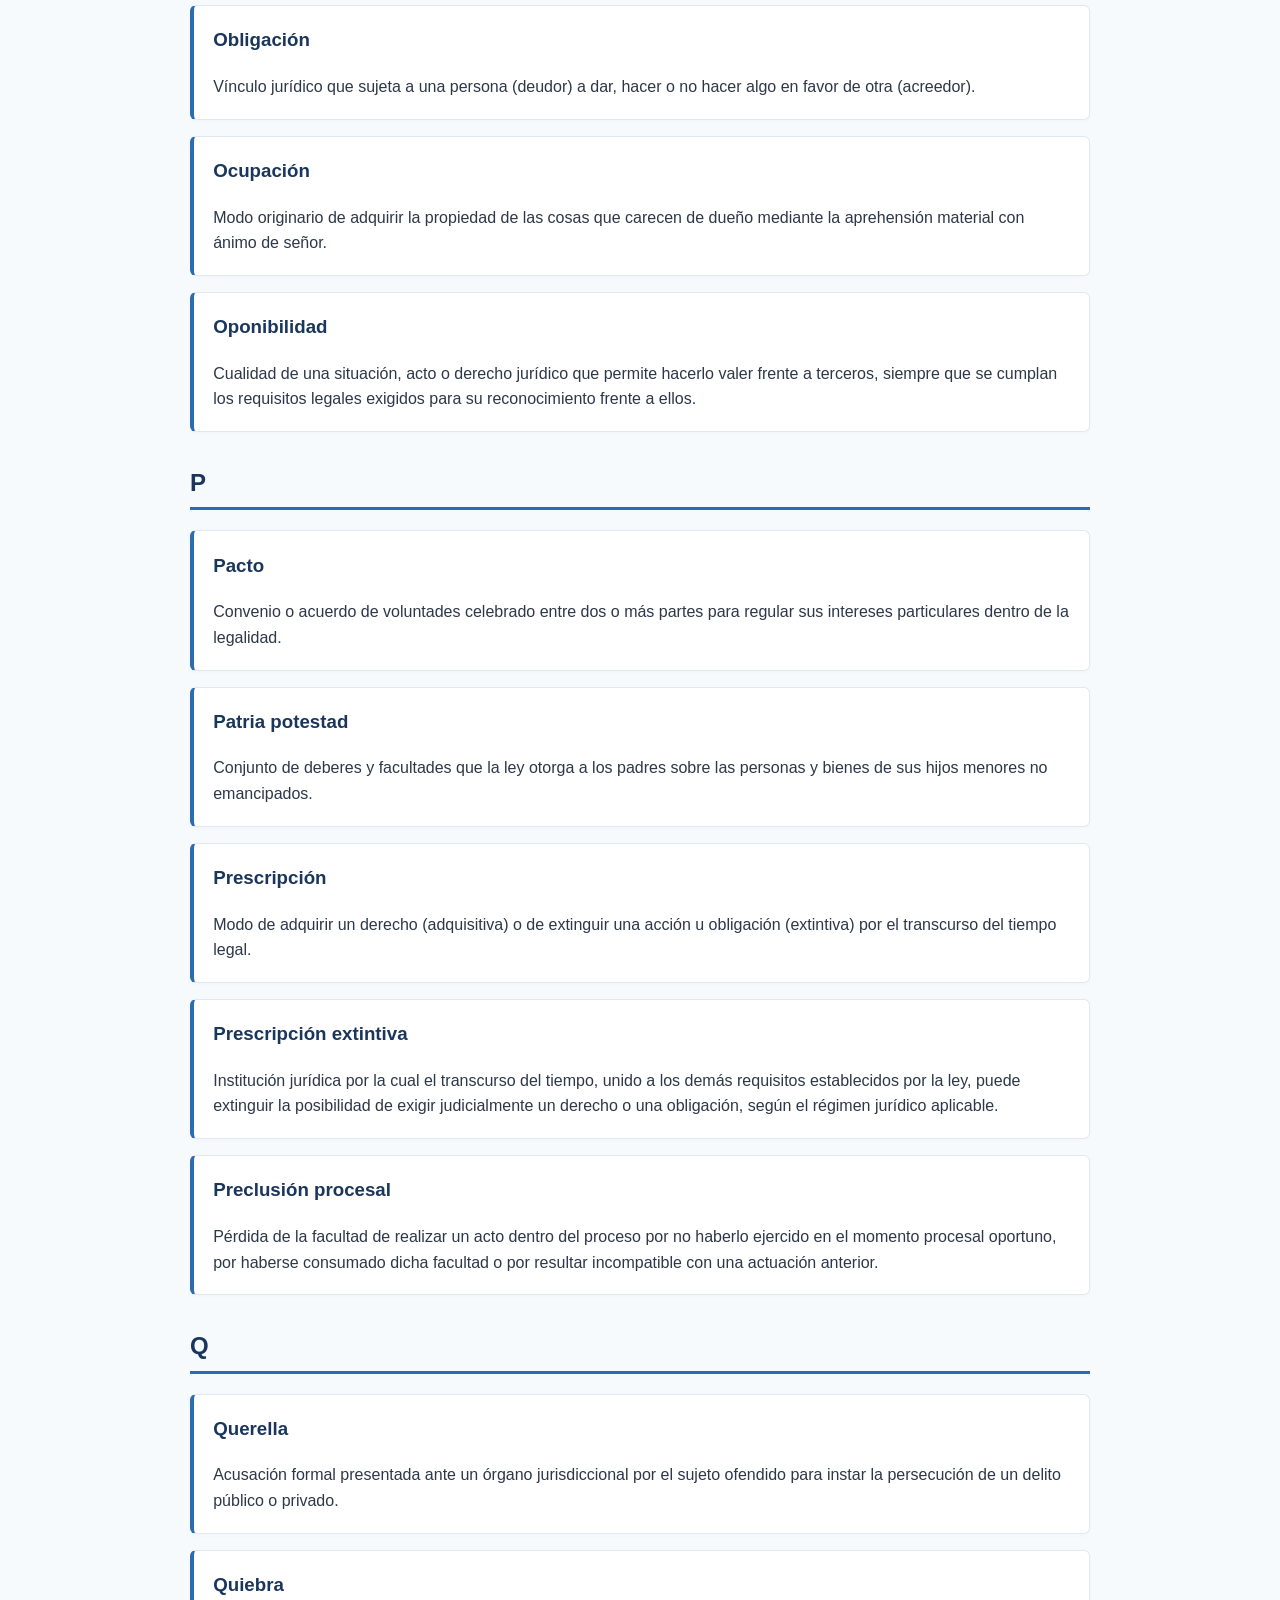
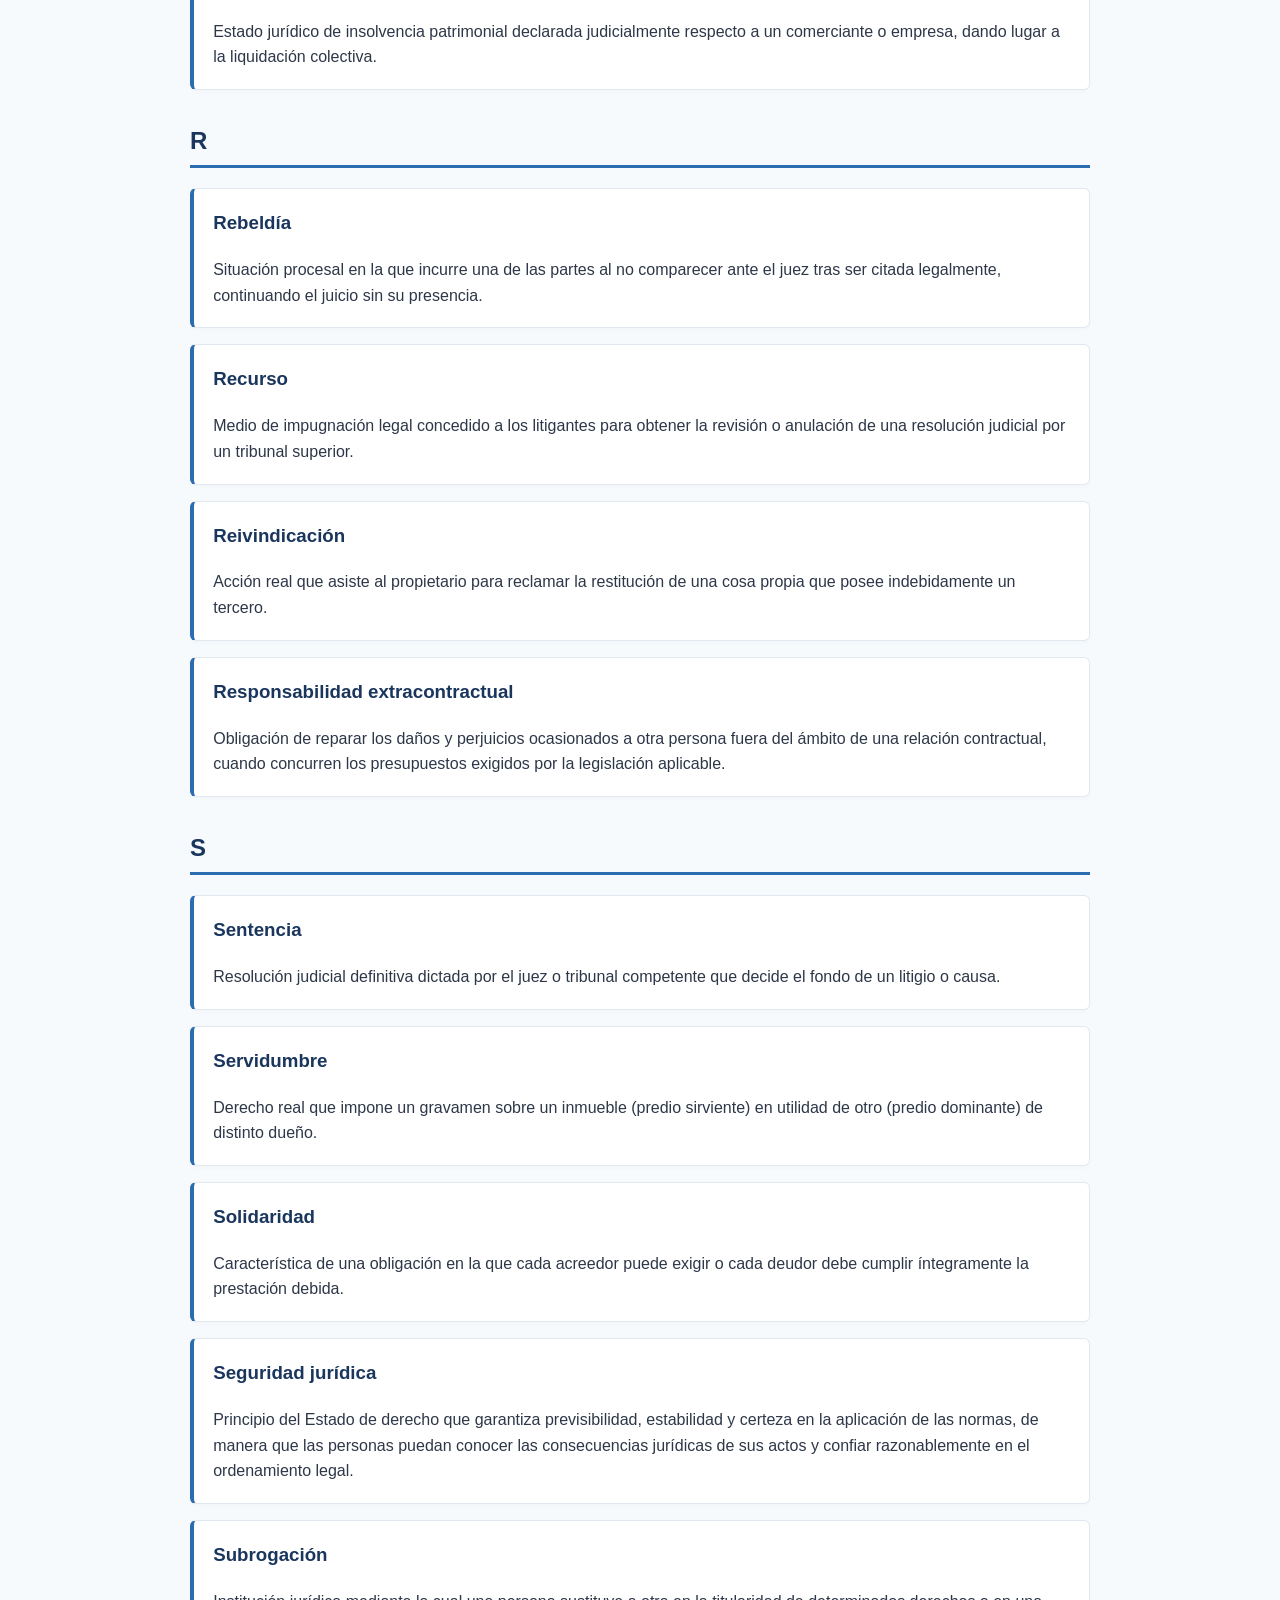
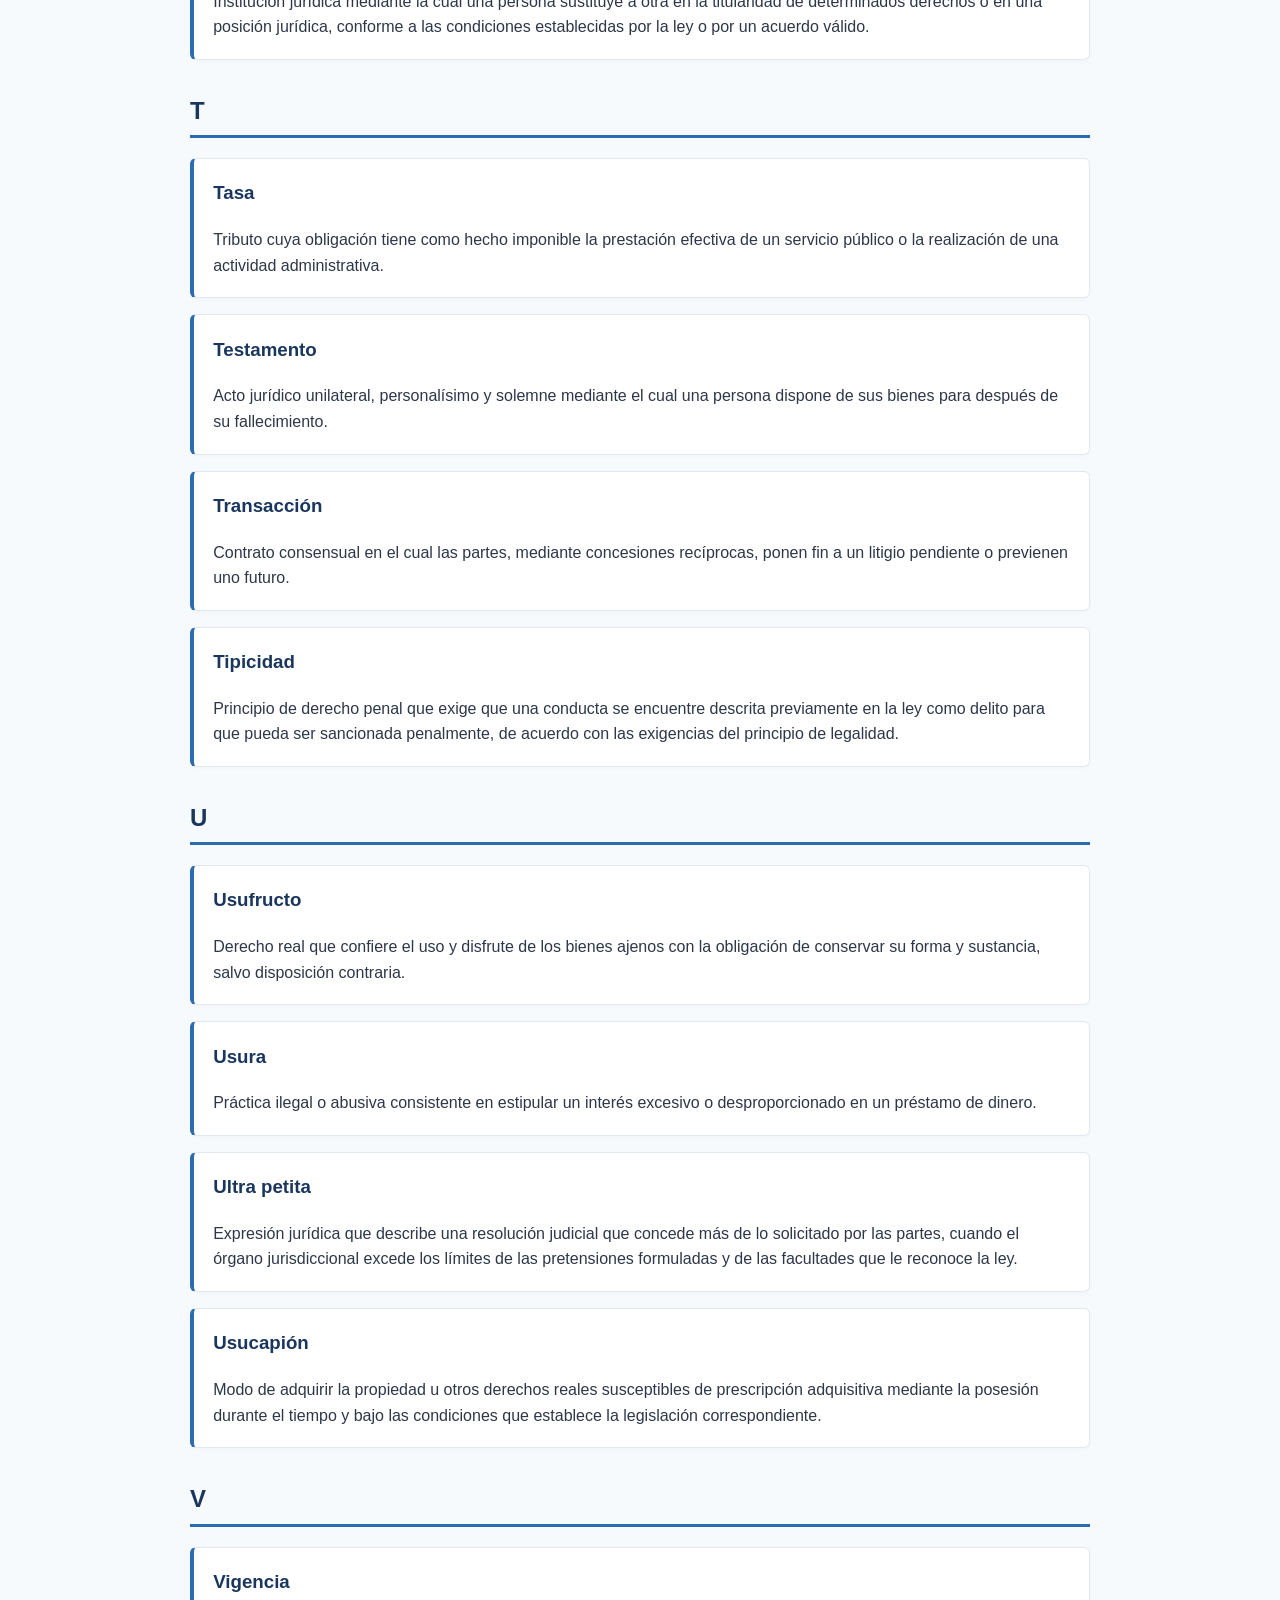
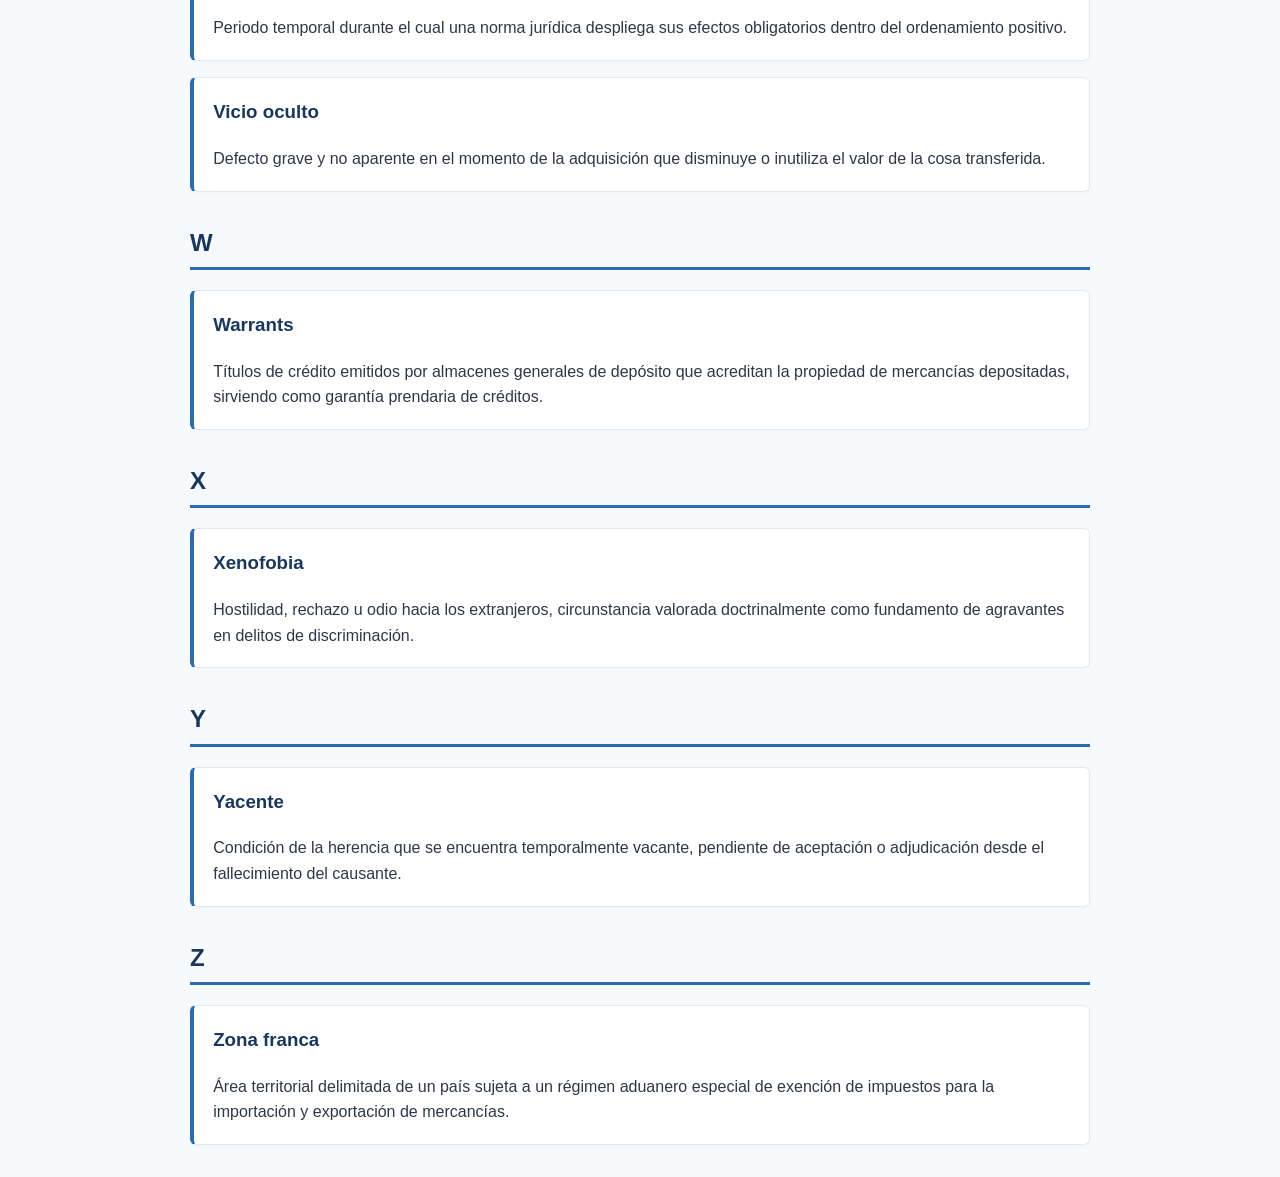
==== commit 4cc005b3: "Update index.html" ====
--- a/index.html
+++ b/index.html
@@ -54,7 +54,7 @@
         <section id="A" class="letter-group">
             <h2 class="letter-title">A</h2>
             
-            <article class="card">
+           <article class="card">
                 <h3>Abandono</h3>
                 <p>Dejación o desprendimiento que el dueño hace de las cosas que le pertenecen, renunciando a sus facultades sobre ellas. En el ámbito personal, implica el incumplimiento de deberes de asistencia o el desistimiento de una acción procesal.</p>
             </article>
@@ -65,9 +65,19 @@
             </article>
 
             <article class="card">
+                <h3>Abrogación</h3>
+                <p>Acto jurídico mediante el cual se deja sin vigencia una ley o un cuerpo normativo en su totalidad, extinguiendo su obligatoriedad dentro del ordenamiento jurídico.</p>
+            </article>
+
+            <article class="card">
                 <h3>Absolución</h3>
                 <p>La sentencia o resolución del juez por la cual termina el proceso declarando al demandado libre de la demanda o al reo libre de la acusación formulada.</p>
             </article>
+            <article class="card">
+                <h3>Antinomia jurídica</h3>
+                <p>Contradicción existente entre dos o más normas jurídicas vigentes que regulan un mismo supuesto de hecho de manera incompatible, lo que exige aplicar criterios de solución, como la jerarquía normativa, la especialidad y la temporalidad.</p>
+            </article>
+
         </section>
 
         <!-- SECCIÓN B -->
@@ -105,6 +115,11 @@
             </article>
 
             <article class="card">
+                <h3>Cosa juzgada</h3>
+                <p>Autoridad y eficacia que adquiere una resolución judicial firme, impidiendo que una controversia resuelta definitivamente sea sometida nuevamente a decisión judicial cuando concurren los requisitos legales correspondientes.</p>
+            </article>
+
+            <article class="card">
                 <h3>Culpa</h3>
                 <p>Falta de voluntariedad maliciosa en la acción u omisión que, por imprudencia, negligencia o impericia, causa un daño o un incumplimiento obligacional.</p>
             </article>
@@ -133,6 +148,11 @@
             <article class="card">
                 <h3>Daño</h3>
                 <p>Detrimento, perjuicio o menoscabo que se recibe en la persona o en los bienes por la acción de otro, pudiendo originarse por dolo, culpa o caso fortuito.</p>
+            </article>
+
+            <article class="card">
+                <h3>Debido proceso</h3>
+                <p>Garantía constitucional y procesal que asegura a toda persona el respeto de sus derechos fundamentales durante un procedimiento judicial o administrativo, incluyendo el derecho de defensa, la audiencia, la legalidad y la resolución conforme a derecho.</p>
             </article>
 
             <article class="card">
